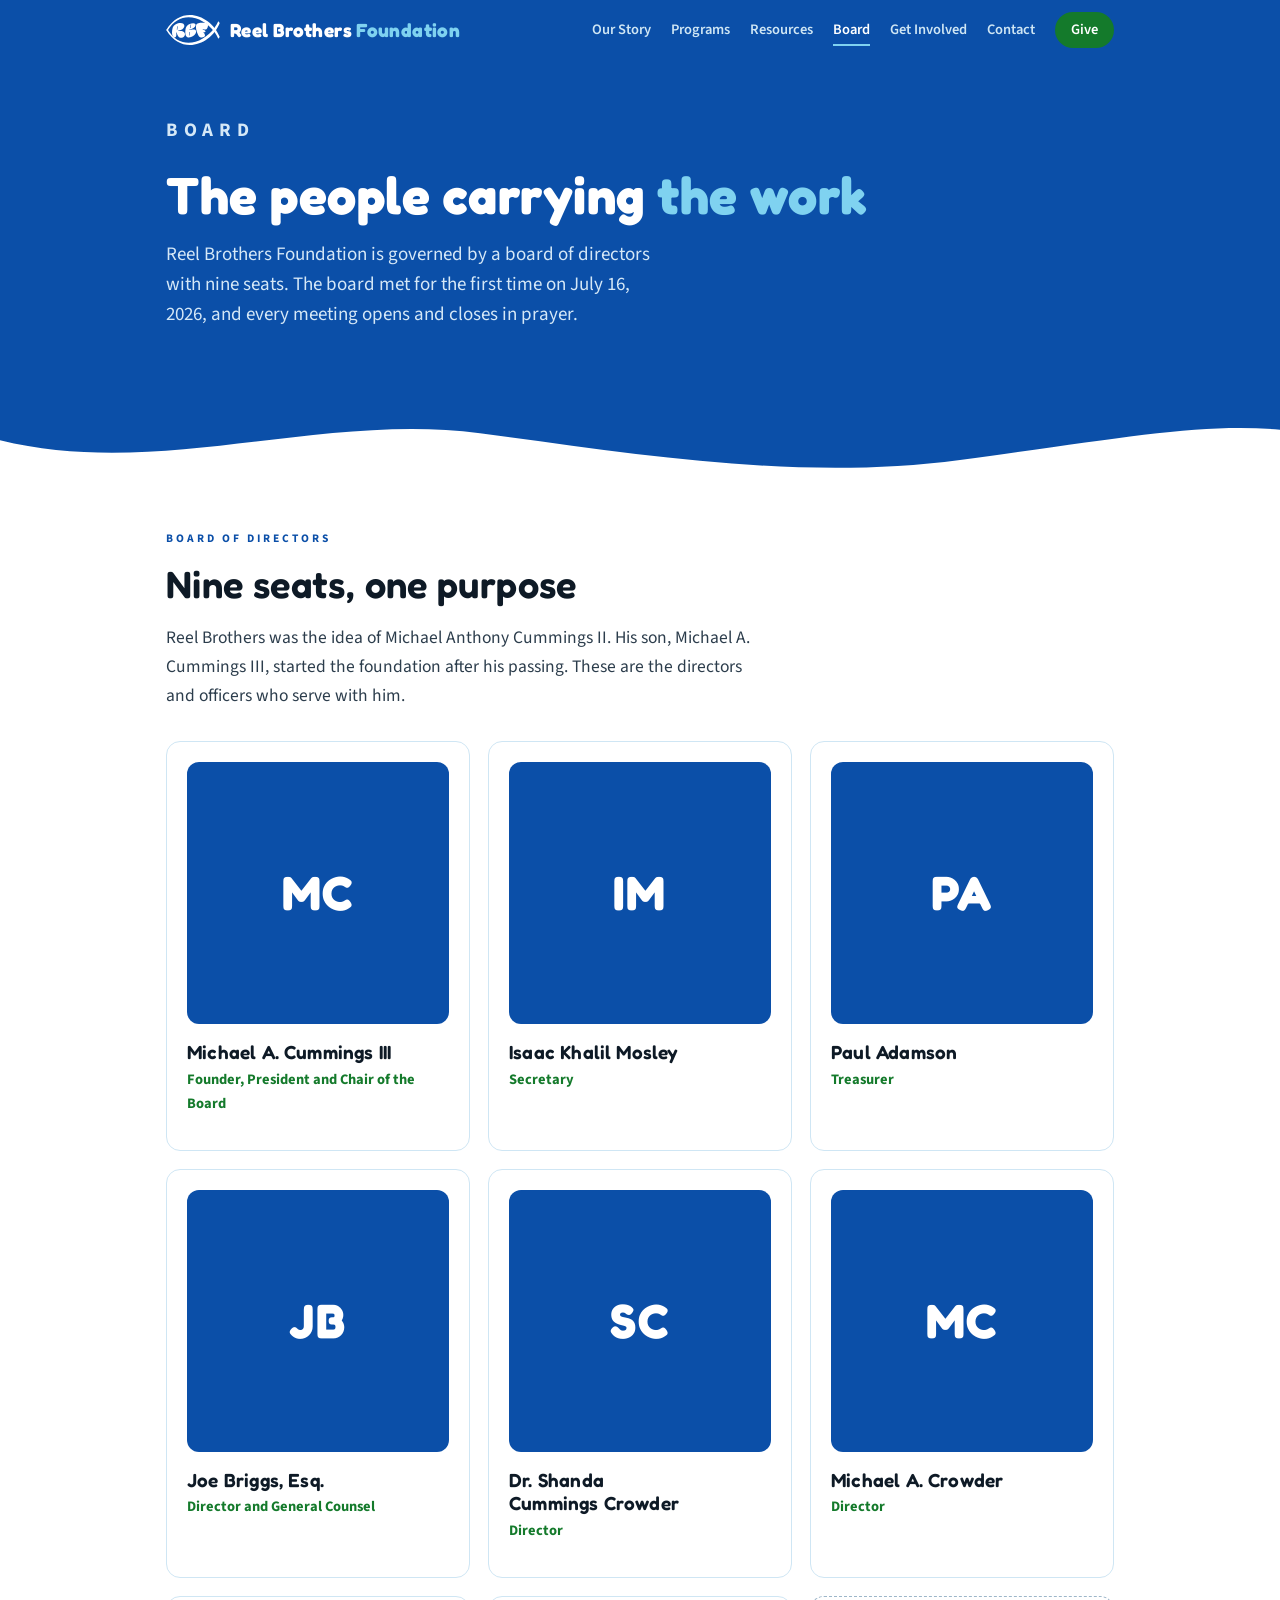
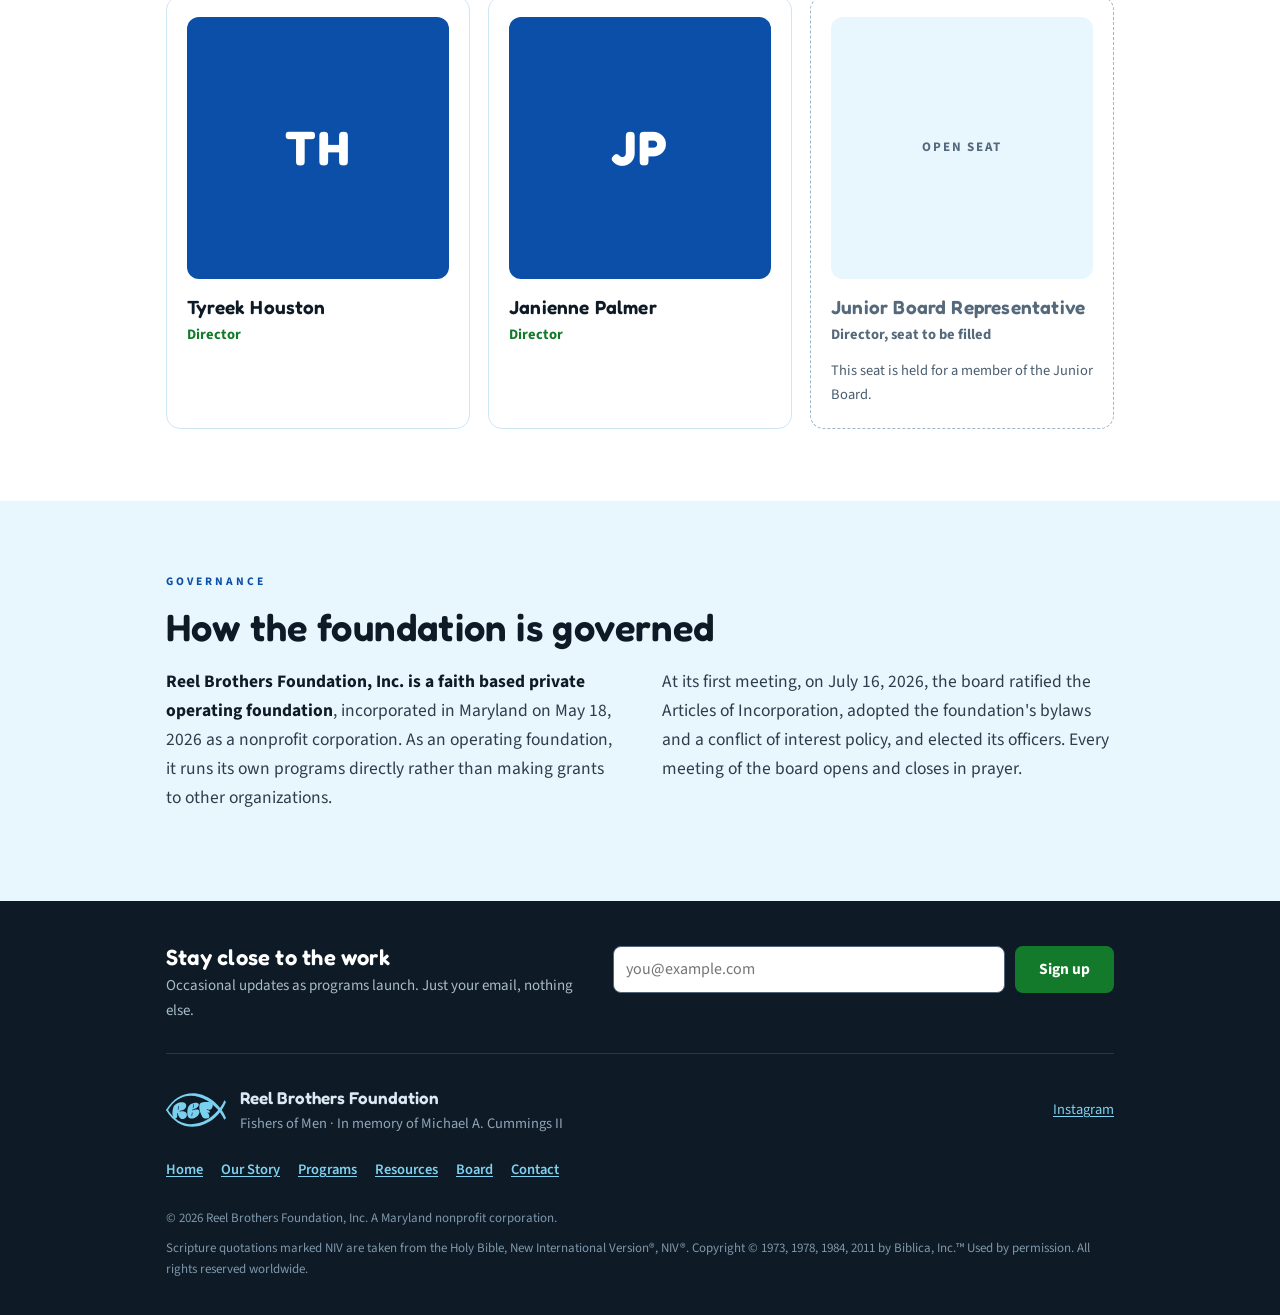
==== board.html @ 0324e90e "Reel Brothers Foundation website Home, Our Story, Programs, Resources and Board. Static site for Git" ====
<!doctype html>
<html lang="en">
<head>
<meta charset="utf-8">
<meta name="viewport" content="width=device-width, initial-scale=1">
<title>Board: Reel Brothers Foundation</title>
<meta name="description" content="The board of directors of Reel Brothers Foundation, a faith based private operating foundation incorporated in Maryland in 2026.">
<link rel="canonical" href="https://reelbrothersfoundation.org/board.html">
<meta name="theme-color" content="#0B4FA8">

<!-- Link previews (texts, social posts). Image is artboard 48 on white, 1200x630. -->
<meta property="og:type" content="website">
<meta property="og:site_name" content="Reel Brothers Foundation">
<meta property="og:title" content="Board: Reel Brothers Foundation">
<meta property="og:description" content="The nine seat board of directors of Reel Brothers Foundation.">
<meta property="og:url" content="https://reelbrothersfoundation.org/board.html">
<meta property="og:image" content="https://reelbrothersfoundation.org/img/og-image.png">
<meta property="og:image:type" content="image/png">
<meta property="og:image:width" content="1200">
<meta property="og:image:height" content="630">
<meta property="og:image:alt" content="The Reel Brothers Foundation mark: the words Reel Brothers Foundation inside a fish, with a fisherman and Matthew 4:19.">
<meta name="twitter:card" content="summary_large_image">
<meta name="twitter:title" content="Board: Reel Brothers Foundation">
<meta name="twitter:description" content="The nine seat board of directors of Reel Brothers Foundation.">
<meta name="twitter:image" content="https://reelbrothersfoundation.org/img/og-image.png">
<meta name="twitter:image:alt" content="The Reel Brothers Foundation mark: the words Reel Brothers Foundation inside a fish, with a fisherman and Matthew 4:19.">

<link rel="icon" href="img/favicon.svg" type="image/svg+xml">
<link rel="icon" href="img/favicon-32.png" type="image/png" sizes="32x32">
<link rel="apple-touch-icon" href="img/apple-touch-icon.png">

<link rel="preconnect" href="https://fonts.googleapis.com">
<link rel="preconnect" href="https://fonts.gstatic.com" crossorigin>
<link rel="stylesheet" href="https://fonts.googleapis.com/css2?family=Fredoka:wght@600;700&family=Lora:ital,wght@1,400;1,500&family=Source+Sans+3:wght@400;600;700&display=swap">
<link rel="stylesheet" href="css/site.css?v=2026092506">
<script>document.documentElement.className += " js";</script>
<!-- Analytics ID and form endpoint live in js/config.js -->
<script src="js/config.js?v=2026092506" defer></script>
<script src="js/site.js?v=2026092506" defer></script>
</head>
<body>
<a class="skip" href="#main">Skip to content</a>
<svg width="0" height="0" style="position:absolute" aria-hidden="true" focusable="false">
  <!-- Plain fish from the Illustrator master, artboard 43 -->
  <symbol id="fish" viewBox="0 0 833.32 487.95"><path fill="currentColor" d="M811.12,101.11c-60.43,146.7-199.79,285.93-354.68,332.87-154.18,46.69-320.05,3.14-436.59-202.95L0,243.98c247.06,428.1,703.92,230.28,833.32-114.24l-22.19-28.62Z"/><path fill="currentColor" d="M811.12,386.84c-60.43-146.7-199.79-285.93-354.68-332.87C302.26,7.28,136.39,50.83,19.85,256.92L0,243.98C247.06-184.12,703.92,13.7,833.32,358.22l-22.19,28.62Z"/></symbol>
</svg>
<header class="site-head on-dark">
  <nav class="top" aria-label="Main">
    <div class="wrap">
      <a class="brand" href="index.html"><img src="img/rbf-fish-white.svg" alt="" width="54" height="30"><span>Reel Brothers <span class="accent">Foundation</span></span></a>
      <button class="menu-btn" type="button" aria-expanded="false" aria-controls="navlist"><span class="bars" aria-hidden="true"></span><span class="menu-label">Menu</span></button>
      <ul class="navl" id="navlist">
        <li><a href="story.html">Our Story</a></li>
        <li><a href="programs.html">Programs</a></li>
        <li><a href="resources.html">Resources</a></li>
        <li><a href="board.html" aria-current="page">Board</a></li>
        <li><a href="index.html#involved">Get Involved</a></li>
        <li><a href="index.html#contact">Contact</a></li>
        <li><a class="give-link" href="index.html#give">Give</a></li>
      </ul>
    </div>
  </nav>
</header>

<main id="main">

<div class="page-hero on-dark">
  <div class="wrap hero-inner solo">
    <div class="print-only print-head" aria-hidden="true"></div>
    <div>
      <p class="eyebrow">Board</p>
      <h1>The people carrying <em>the work</em></h1>
      <p>Reel Brothers Foundation is governed by a board of directors with nine seats. The board met for the first time on July 16, 2026, and every meeting opens and closes in prayer.</p>
    </div>
  </div>
  <svg class="wave" viewBox="0 0 1440 90" preserveAspectRatio="none" aria-hidden="true" focusable="false">
    <path d="M0,42 C180,86 360,10 540,34 C720,58 900,88 1080,64 C1260,40 1350,22 1440,30 L1440,90 L0,90 Z" fill="#FFFFFF"></path>
  </svg>
</div>

<section id="board" aria-labelledby="board-h" style="padding-top:48px;">
  <div class="wrap">
    <p class="label">Board of directors</p>
    <h2 id="board-h">Nine seats, one purpose</h2>
    <p class="body">Reel Brothers was the idea of Michael Anthony Cummings II. His son, Michael A. Cummings III, started the foundation after his passing. These are the directors and officers who serve with him.</p>
    <div class="people">
      <article class="person">
        <div class="photo initials" aria-hidden="true">MC</div>
        <h3>Michael A. Cummings III</h3>
        <p class="role">Founder, President and Chair of the Board</p>
      </article>
      <article class="person">
        <div class="photo initials" aria-hidden="true">IM</div>
        <h3>Isaac Khalil Mosley</h3>
        <p class="role">Secretary</p>
      </article>
      <article class="person">
        <div class="photo initials" aria-hidden="true">PA</div>
        <h3>Paul Adamson</h3>
        <p class="role">Treasurer</p>
      </article>
      <article class="person">
        <div class="photo initials" aria-hidden="true">JB</div>
        <h3>Joe Briggs, Esq.</h3>
        <p class="role">Director and General Counsel</p>
      </article>
      <article class="person">
        <div class="photo initials" aria-hidden="true">SC</div>
        <h3>Dr. Shanda Cummings Crowder</h3>
        <p class="role">Director</p>
      </article>
      <article class="person">
        <div class="photo initials" aria-hidden="true">MC</div>
        <h3>Michael A. Crowder</h3>
        <p class="role">Director</p>
      </article>
      <article class="person">
        <div class="photo initials" aria-hidden="true">TH</div>
        <h3>Tyreek Houston</h3>
        <p class="role">Director</p>
      </article>
      <article class="person">
        <div class="photo initials" aria-hidden="true">JP</div>
        <h3>Janienne Palmer</h3>
        <p class="role">Director</p>
      </article>
      <article class="person open">
        <div class="photo" aria-hidden="true">Open seat</div>
        <h3>Junior Board Representative</h3>
        <p class="role" style="color:var(--slate);">Director, seat to be filled</p>
        <p>This seat is held for a member of the Junior Board.</p>
      </article>
    </div>
  </div>
</section>

<section class="surf" id="governance" aria-labelledby="gov-h">
  <div class="wrap">
    <p class="label">Governance</p>
    <h2 id="gov-h">How the foundation is governed</h2>
    <div class="gov-grid">
      <p class="body"><b>Reel Brothers Foundation, Inc. is a faith based private operating foundation</b>, incorporated in Maryland on May 18, 2026 as a nonprofit corporation. As an operating foundation, it runs its own programs directly rather than making grants to other organizations.</p>
      <p class="body">At its first meeting, on July 16, 2026, the board ratified the Articles of Incorporation, adopted the foundation's bylaws and a conflict of interest policy, and elected its officers. Every meeting of the board opens and closes in prayer.</p>
    </div>
    <!-- TODO(counsel): Add tax status language here only after the IRS determination letter arrives and counsel signs off on the wording.
         Until then: no "501(c)(3)", no "tax deductible", no "deductible gifts" anywhere on the site. -->
  </div>
</section>

</main>

<footer class="on-dark">
  <div class="wrap">
    <form class="news" id="news-form" novalidate>
      <div>
        <h2>Stay close to the work</h2>
        <p>Occasional updates as programs launch. Just your email, nothing else.</p>
      </div>
      <div>
        <label class="visually-hidden" for="nl-email">Email address</label>
        <div class="news-row">
          <input id="nl-email" name="email" type="email" autocomplete="email" placeholder="you@example.com" required>
          <button class="btn" type="submit">Sign up</button>
        </div>
        <input type="hidden" name="form" value="newsletter">
        <div class="hp" aria-hidden="true"><input name="_gotcha" type="text" tabindex="-1" autocomplete="off"></div>
        <p class="form-status" role="status" aria-live="polite"></p>
      </div>
    </form>

    <div class="foot-main">
      <div class="foot-brand">
        <img src="img/rbf-fish-lightblue.svg" alt="" width="60" height="34" loading="lazy" decoding="async">
        <div><b>Reel Brothers Foundation</b>Fishers of Men &middot; In memory of Michael A. Cummings II</div>
      </div>
      <ul class="social" aria-label="Social media">
        <li><a href="https://www.instagram.com/reelbrothersfoundation/" target="_blank" rel="noopener">Instagram</a></li>
      </ul>
    </div>
    <ul class="foot-links" aria-label="Pages">
      <li><a href="index.html">Home</a></li>
      <li><a href="story.html">Our Story</a></li>
      <li><a href="programs.html">Programs</a></li>
      <li><a href="resources.html">Resources</a></li>
      <li><a href="board.html">Board</a></li>
      <li><a href="index.html#contact">Contact</a></li>
    </ul>
    <div class="foot-legal">
      <p>&copy; <span data-year>2026</span> Reel Brothers Foundation, Inc. A Maryland nonprofit corporation.</p>
      <p>Scripture quotations marked NIV are taken from the Holy Bible, New International Version&reg;, NIV&reg;. Copyright &copy; 1973, 1978, 1984, 2011 by Biblica, Inc.&trade; Used by permission. All rights reserved worldwide.</p>
    </div>
  </div>
</footer>
</body>
</html>
---- css/site.css ----
/* Reel Brothers Foundation: shared styles for every page. */

/* Metric matched fallbacks: text keeps its size and line breaks while the web fonts load. */
@font-face{font-family:"Source Sans 3 Fallback";src:local("Arial"),local("ArialMT");font-weight:400;size-adjust:93.09%;ascent-override:109.57%;descent-override:42.97%;line-gap-override:0%;}
@font-face{font-family:"Source Sans 3 Fallback";src:local("Arial Bold"),local("Arial-BoldMT");font-weight:600 700;size-adjust:89.46%;ascent-override:114.02%;descent-override:44.71%;line-gap-override:0%;}
@font-face{font-family:"Fredoka Fallback";src:local("Arial Bold"),local("Arial-BoldMT");font-weight:600 700;size-adjust:93.78%;ascent-override:103.43%;descent-override:25.59%;line-gap-override:0%;}
@font-face{font-family:"Lora Fallback";src:local("Georgia Italic"),local("Georgia-Italic");font-style:italic;font-weight:400 500;size-adjust:99.63%;ascent-override:101.37%;descent-override:27.1%;line-gap-override:0%;}

:root{
  --deep:#0B4FA8;
  --deep-dk:#083A7C;
  --sky:#7FD2F0;
  --surf:#E8F6FD;
  --green:#1E9E36;       /* decorative: rules, borders, accents */
  --green-ink:#147A2B;   /* text and buttons, AA contrast on white */
  --maroon:#8B2331;
  --ink:#0E1A26;
  --slate:#54697C;
  --line:#CFE6F4;
  --paper:#FFFFFF;
  --text:#2C3D4C;
  --muted:#4A5D6E;
  --focus:#0B4FA8;
  --sans:"Source Sans 3","Source Sans 3 Fallback","Helvetica Neue",Helvetica,Arial,sans-serif;
  --display:"Fredoka","Fredoka Fallback","Source Sans 3",Arial,sans-serif;
  --serif:"Lora","Lora Fallback",Georgia,serif;
}
*{box-sizing:border-box;margin:0;padding:0;}
html{scroll-behavior:smooth;-webkit-text-size-adjust:100%;}
body{background:var(--paper);color:var(--ink);font-family:var(--sans);font-size:17px;line-height:1.65;-webkit-font-smoothing:antialiased;}
img,svg{display:block;max-width:100%;height:auto;}
.wrap{max-width:1000px;margin:0 auto;padding:0 26px;}
.narrow{max-width:720px;margin:0 auto;padding:0 26px;}
@media(max-width:480px){.wrap,.narrow{padding:0 20px;}}
h1,h2,h3,h4{font-family:var(--display);font-weight:600;text-wrap:balance;letter-spacing:.01em;}
a{color:var(--deep);text-underline-offset:.15em;}
a:hover{color:var(--deep-dk);}
:focus-visible{outline:3px solid var(--focus);outline-offset:3px;border-radius:3px;}
.on-dark{--focus:#FFFFFF;}
.skip{position:absolute;left:12px;top:-80px;z-index:50;background:#fff;color:var(--deep);font-weight:700;padding:10px 18px;border-radius:8px;text-decoration:none;}
.skip:focus{top:12px;}
.visually-hidden{position:absolute!important;width:1px;height:1px;overflow:hidden;clip:rect(0 0 0 0);white-space:nowrap;}
[id]{scroll-margin-top:16px;}

/* ---------- nav ---------- */
.site-head{background:var(--deep);}
nav.top{padding:12px 0;}
nav.top .wrap{display:flex;align-items:center;justify-content:space-between;gap:10px 18px;flex-wrap:wrap;}
.brand{display:flex;align-items:center;gap:10px;font-family:var(--display);font-weight:700;font-size:19px;color:#fff;letter-spacing:.02em;text-decoration:none;line-height:1.15;}
.brand:hover{color:#fff;}
.brand img{width:54px;height:30px;flex:none;}
.brand .accent{color:var(--sky);}
.navl{display:flex;align-items:center;flex-wrap:wrap;gap:6px 20px;list-style:none;font-size:14.5px;font-weight:600;}
.navl a{color:#CFE6F4;text-decoration:none;display:inline-block;padding:4px 0;}
.navl a:hover,.navl a[aria-current="page"]{color:#fff;}
.navl a[aria-current="page"]{box-shadow:inset 0 -2px 0 var(--sky);}
.navl a.give-link{background:var(--green-ink);color:#fff;padding:6px 16px;border-radius:999px;box-shadow:none;}
.navl a.give-link:hover{background:#0F6322;}
.menu-btn{display:none;align-items:center;gap:8px;background:transparent;color:#fff;border:1.5px solid rgba(255,255,255,.6);border-radius:999px;padding:7px 15px;font:600 14.5px/1 var(--sans);cursor:pointer;}
.menu-btn:hover{border-color:#fff;}
.menu-btn .bars{width:16px;height:2px;background:currentColor;position:relative;}
.menu-btn .bars::before,.menu-btn .bars::after{content:"";position:absolute;left:0;width:16px;height:2px;background:currentColor;}
.menu-btn .bars::before{top:-5px;}
.menu-btn .bars::after{top:5px;}
@media(max-width:900px){
  .js .menu-btn{display:inline-flex;}
  .js .navl{display:none;width:100%;flex-direction:column;align-items:flex-start;gap:2px;padding:8px 0 6px;border-top:1px solid rgba(255,255,255,.18);margin-top:4px;}
  .js .navl.open{display:flex;}
  .js .navl a{padding:9px 0;font-size:16px;}
  .js .navl a[aria-current="page"]{box-shadow:none;text-decoration:underline;text-decoration-color:var(--sky);text-decoration-thickness:2px;text-underline-offset:6px;}
  .js .navl a.give-link{margin-top:8px;padding:9px 20px;text-decoration:none;}
}
@media(max-width:420px){
  .brand{font-size:17px;gap:8px;}
  .brand img{width:46px;height:26px;}
  .js .menu-btn{padding:10px 11px;}
  .menu-btn .menu-label{position:absolute;width:1px;height:1px;overflow:hidden;clip:rect(0 0 0 0);white-space:nowrap;}
}

/* ---------- heroes ---------- */
.hero,.page-hero{background:var(--deep);color:#fff;position:relative;overflow:hidden;}
.hero{padding:64px 0 0;}
.page-hero{padding:56px 0 0;}
.hero-inner{display:grid;grid-template-columns:minmax(0,1fr);gap:26px;align-items:center;padding-bottom:88px;}
.page-hero .hero-inner{padding-bottom:72px;}
.hero-mark{width:min(300px,56vw);height:auto;}
.hero-mark.lockup{width:min(330px,72vw);}
.page-hero .hero-mark{width:min(240px,48vw);}
@media(min-width:900px){
  .hero-inner{grid-template-columns:minmax(0,1.3fr) minmax(0,.7fr);gap:44px;}
  .hero-inner.solo{grid-template-columns:minmax(0,1fr);}
  .hero-mark{order:2;width:100%;max-width:300px;justify-self:end;}
  .page-hero .hero-mark{max-width:250px;}
  .hero-mark.lockup,.page-hero .hero-mark.lockup{max-width:330px;}
}
.eyebrow{font-size:12px;letter-spacing:.3em;text-transform:uppercase;color:var(--sky);font-weight:700;margin-bottom:20px;}
.hero h1{font-size:clamp(34px,6vw,62px);line-height:1.08;font-weight:700;color:#fff;margin-bottom:22px;}
.page-hero h1{font-size:clamp(32px,5vw,52px);line-height:1.1;font-weight:700;color:#fff;margin-bottom:16px;}
.hero h1 em,.page-hero h1 em{font-style:normal;color:var(--sky);}
.hero p,.page-hero p{font-size:19px;line-height:1.6;color:#D5E8F7;max-width:56ch;}
.page-hero .dates{font-family:var(--display);font-weight:600;font-size:21px;color:var(--sky);margin-bottom:14px;}
.hero .verse{font-family:var(--serif);font-style:italic;font-size:17px;color:#A9CFEA;margin-top:26px;padding-left:18px;border-left:3px solid var(--green);max-width:52ch;}
.hero .verse .cite{display:block;margin-top:4px;font-family:var(--sans);font-style:normal;font-size:13px;letter-spacing:.16em;text-transform:uppercase;color:var(--sky);font-weight:700;}
.wave{display:block;width:100%;height:auto;margin-bottom:-1px;}

/* ---------- sections ---------- */
section{padding:72px 0;}
.surf{background:var(--surf);}
.label{font-size:11.5px;letter-spacing:.26em;text-transform:uppercase;color:var(--deep);font-weight:700;margin-bottom:14px;}
h2{font-size:clamp(27px,4vw,38px);line-height:1.15;margin-bottom:18px;color:var(--ink);}
p.body{font-size:17.5px;color:var(--text);margin-bottom:16px;max-width:66ch;}
p.body b{color:var(--ink);font-weight:700;}
.lede{font-size:18.5px!important;}
.note{font-size:14.5px;color:var(--slate);margin-top:18px;font-style:italic;}
h3.sub{display:flex;align-items:center;flex-wrap:wrap;gap:10px 12px;font-size:25px;color:var(--ink);margin:52px 0 12px;}
.tag{display:inline-block;font-family:var(--sans);font-size:11px;letter-spacing:.18em;text-transform:uppercase;font-weight:700;padding:4px 10px;border-radius:999px;line-height:1.3;}
.tag.now{background:var(--green-ink);color:#fff;}
.tag.planned{background:#fff;color:var(--deep);border:1.5px solid var(--deep);}
.more{display:flex;flex-wrap:wrap;gap:12px 26px;margin-top:24px;}
.more a{font-weight:700;color:var(--deep);text-decoration:none;border-bottom:2px solid var(--sky);padding-bottom:2px;}
.more a:hover{border-bottom-color:var(--deep);}
.more a::after{content:"\00a0\2192";}
.on-dark .more a{color:#fff;}

/* Placeholders and drafts: deliberately off-palette so nothing unfinished can pass for final. */
.ph{outline:2px dashed #B7791F;outline-offset:2px;background:#FFF7E6;color:#5C4000;}
.ph-block{padding:16px 20px;border-radius:12px;margin:22px 0;font-size:15.5px;line-height:1.55;max-width:66ch;}
.ph-block::before{content:"To be supplied";display:block;font-size:11px;letter-spacing:.2em;text-transform:uppercase;font-weight:700;color:#7A5200;margin-bottom:4px;}
.draft{outline:2px dashed #B7791F;outline-offset:14px;border-radius:6px;}
.draft-tag{display:inline-block;background:#FFF7E6;color:#7A5200;font-size:11px;letter-spacing:.18em;text-transform:uppercase;font-weight:700;padding:4px 9px;border-radius:6px;margin-bottom:14px;}

/* mission */
.mission-mark{width:min(360px,76vw);height:auto;margin:0 auto 30px;}

/* ---------- pillars ---------- */
.pillars-short{display:grid;grid-template-columns:repeat(4,minmax(0,1fr));gap:18px;margin-top:34px;}
@media(max-width:860px){.pillars-short{grid-template-columns:repeat(2,minmax(0,1fr));}}
@media(max-width:520px){.pillars-short{grid-template-columns:1fr;}}
.p-fishing{--pc:#1F5DAB;}
.p-faith{--pc:#7AD1EF;}
.p-fellowship{--pc:#089447;}
.p-foundation{--pc:#86212C;}
.pillar-s{background:#fff;border:1.5px solid var(--line);border-top:5px solid var(--pc,var(--line));border-radius:14px;padding:26px 22px 28px;text-align:center;}
.pillar-s .fish{width:54px;height:32px;margin:0 auto 14px;color:var(--pc,var(--deep));}
.pillar-s h3{font-size:21px;color:var(--deep);margin-bottom:9px;}
.pillar-s p{font-size:15px;color:var(--muted);line-height:1.55;}
.pillars{display:grid;grid-template-columns:repeat(2,minmax(0,1fr));gap:20px;margin-top:34px;}
@media(max-width:760px){.pillars{grid-template-columns:1fr;}}
.pillar{background:#fff;border:1.5px solid var(--line);border-top:5px solid var(--pc,var(--line));border-radius:14px;padding:26px 26px 28px;}
.pillar-head{display:flex;align-items:center;gap:14px;margin-bottom:12px;}
.pillar .fish{width:54px;height:32px;color:var(--pc,var(--deep));flex:none;}
.pillar h3{font-size:24px;color:var(--deep);line-height:1.2;}
.pillar dl{display:grid;gap:14px;}
.pillar dt{font-size:11.5px;letter-spacing:.2em;text-transform:uppercase;font-weight:700;color:var(--deep);margin-bottom:2px;}
.pillar dd{font-size:15.5px;line-height:1.6;color:var(--muted);}
.pillar dd.means{font-family:var(--serif);font-style:italic;font-size:17px;line-height:1.55;color:var(--text);}
.pillar dd b{color:var(--ink);}

/* ---------- programs ---------- */
.status-grid{display:grid;grid-template-columns:repeat(2,minmax(0,1fr));gap:20px;margin-top:30px;}
@media(max-width:760px){.status-grid{grid-template-columns:1fr;}}
.status{background:#fff;border:1.5px solid var(--line);border-radius:14px;padding:24px 24px 26px;}
.status.now{border-top:5px solid var(--green);}
.status.planned{border-top:5px solid var(--deep);}
.status .tag{margin-bottom:14px;}
.checks{list-style:none;display:grid;gap:12px;}
.checks li{font-size:15.5px;line-height:1.6;color:var(--muted);padding-left:22px;position:relative;}
.checks li::before{content:"";position:absolute;left:2px;top:.62em;width:8px;height:8px;border-radius:50%;background:var(--sky);}
.status.now .checks li::before{background:var(--green);}
.checks b{color:var(--ink);}
.legend{display:flex;flex-wrap:wrap;gap:8px 14px;font-size:13.5px;color:var(--muted);margin:4px 0 18px;}
.chip{display:inline-block;font-size:12.5px;font-weight:700;padding:2px 9px;border-radius:999px;line-height:1.5;}
.chip.fig{background:#F6E3E6;color:var(--maroon);}
.chip.ref{background:#E1ECF9;color:var(--deep-dk);}
.chip.stage{background:#E2F3E6;color:var(--green-ink);}
.wheel-fig{max-width:520px;margin:18px auto 30px;}
.wheel-svg{width:100%;height:auto;overflow:visible;}
.wheel-svg text{text-anchor:middle;font-family:var(--sans);}
.w-rim{fill:none;stroke:#DCEFFA;stroke-width:16;}
.w-spoke{stroke:#B9DDF0;stroke-width:3;}
.w-node circle{fill:#fff;stroke:var(--deep);stroke-width:2.5;}
.w-hub circle{fill:var(--deep);}
.w-num{font-family:var(--display)!important;font-weight:700;font-size:10.5px;fill:var(--slate);letter-spacing:.06em;}
.w-name{font-family:var(--display)!important;font-weight:600;font-size:12.5px;fill:var(--ink);}
.w-stage{font-size:9.5px;font-weight:700;fill:var(--green-ink);}
.w-hub .w-num{fill:var(--sky);}
.w-hub .w-name{fill:#fff;font-size:13px;}
.w-hub .w-stage{fill:#CFE6F4;}
.wheel-fig figcaption{text-align:center;font-size:15px;color:var(--muted);max-width:46ch;margin:14px auto 0;}
.wheel{display:grid;grid-template-columns:repeat(3,minmax(0,1fr));gap:16px;}
@media(max-width:900px){.wheel{grid-template-columns:repeat(2,minmax(0,1fr));}}
@media(max-width:560px){.wheel{grid-template-columns:1fr;}}
.spoke{background:#fff;border:1.5px solid var(--line);border-radius:14px;padding:20px 20px 22px;}
.spoke.center{grid-column:1/-1;border:2px solid var(--deep);}
.spoke .num{font-family:var(--display);font-weight:700;font-size:15px;color:var(--slate);letter-spacing:.08em;margin-bottom:2px;}
.spoke.center .num{color:var(--deep);}
.spoke h4{font-size:19.5px;color:var(--ink);line-height:1.25;margin-bottom:8px;}
.spoke .chips{display:flex;flex-wrap:wrap;gap:6px;margin-bottom:10px;}
.spoke p.desc{font-size:15px;line-height:1.55;color:var(--muted);}
.inits{list-style:none;display:grid;grid-template-columns:repeat(2,minmax(0,1fr));gap:16px;margin-top:6px;}
@media(max-width:760px){.inits{grid-template-columns:1fr;}}
.inits li{background:#fff;border:1.5px solid var(--line);border-left:5px solid var(--sky);border-radius:0 12px 12px 0;padding:18px 20px 20px;}
.inits h4{font-size:19px;color:var(--deep);margin-bottom:2px;}
.inits .under{font-size:12.5px;letter-spacing:.12em;text-transform:uppercase;font-weight:700;color:var(--slate);margin-bottom:8px;}
.inits p{font-size:15.5px;line-height:1.6;color:var(--muted);}

/* ---------- scripture band ---------- */
.scripture{background:var(--deep-dk);color:#fff;padding:72px 0;text-align:center;}
.scripture-mark{width:150px;height:auto;margin:0 auto 28px;}
.scripture .ref{font-size:12px;letter-spacing:.28em;text-transform:uppercase;color:var(--sky);font-weight:700;margin-bottom:22px;}
.scripture blockquote{font-family:var(--serif);font-style:italic;font-weight:500;font-size:clamp(21px,3.2vw,29px);line-height:1.5;color:#fff;max-width:24ch;margin:0 auto 18px;}
.scripture .tr{font-size:12px;letter-spacing:.24em;text-transform:uppercase;color:var(--sky);font-weight:700;margin-bottom:14px;}
.scripture .kjvlabel{margin-top:30px;padding-top:26px;border-top:1px solid rgba(255,255,255,.18);}
.scripture .kjv{font-family:var(--serif);font-style:italic;font-size:18px;color:#C3DCF0;max-width:46ch;margin:0 auto;}

/* ---------- memorial and story ---------- */
.memorial{background:#fff;padding:96px 0;}
.mem-grid{display:grid;grid-template-columns:minmax(0,1fr) minmax(0,1fr);gap:48px;align-items:center;}
@media(max-width:840px){.mem-grid{grid-template-columns:1fr;gap:32px;}}
.mem-name{font-size:clamp(30px,4.4vw,42px);font-weight:700;color:var(--maroon);line-height:1.12;margin-bottom:8px;}
.mem-dates{font-size:17px;color:var(--green-ink);font-weight:700;margin-bottom:24px;letter-spacing:.01em;}
.mem-photo img{width:100%;height:auto;border-radius:14px;box-shadow:0 12px 34px rgba(11,79,168,.16);}
.founder{max-width:68ch;}
.founder p{font-size:18px;line-height:1.7;color:var(--text);margin-bottom:16px;}
.founder .sig{font-family:var(--display);font-weight:600;font-size:17px;color:var(--maroon);margin-top:6px;}
.founder .sig span{display:block;font-family:var(--sans);font-weight:600;font-size:14px;color:var(--slate);}
.first-note{margin:40px 0 0;padding:28px 30px;background:var(--surf);border-left:5px solid var(--deep);border-radius:0 14px 14px 0;max-width:68ch;}
.first-note blockquote{font-family:var(--serif);font-style:italic;font-size:clamp(19px,2.6vw,23px);line-height:1.55;color:var(--deep-dk);}
.first-note figcaption{margin-top:12px;font-size:14px;color:var(--slate);}
.t-legend{display:flex;flex-wrap:wrap;gap:8px 18px;font-size:13.5px;color:var(--muted);margin:0 0 22px;}
.t-legend span{display:inline-flex;align-items:center;gap:8px;}
.t-legend span::before{content:"";width:12px;height:12px;border-radius:50%;border:3px solid var(--deep);background:#fff;}
.t-legend .fam::before{border-color:var(--maroon);}
.timeline{list-style:none;border-left:3px solid var(--line);padding-left:24px;display:grid;gap:20px;max-width:66ch;}
.timeline li{position:relative;font-size:16px;line-height:1.55;color:var(--muted);}
.timeline li::before{content:"";position:absolute;left:-33px;top:.3em;width:14px;height:14px;border-radius:50%;background:#fff;border:3px solid var(--deep);}
.timeline li.fam::before{border-color:var(--maroon);}
.timeline li.next::before{border-style:dashed;}
.timeline li.ph{padding:12px 14px;border-radius:10px;}
.timeline time,.timeline .when{display:block;font-family:var(--display);font-weight:600;font-size:17px;color:var(--deep);}
.timeline li.fam time,.timeline li.fam .when{color:var(--maroon);}

/* ---------- people ---------- */
.people{display:grid;grid-template-columns:repeat(3,minmax(0,1fr));gap:18px;margin-top:30px;}
@media(max-width:900px){.people{grid-template-columns:repeat(2,minmax(0,1fr));}}
@media(max-width:520px){.people{grid-template-columns:1fr;}}
.person{background:#fff;border:1.5px solid var(--line);border-radius:14px;padding:20px 20px 22px;}
.photo{aspect-ratio:1/1;border-radius:12px;display:grid;place-items:center;text-align:center;margin-bottom:16px;font-size:13px;font-weight:700;letter-spacing:.14em;text-transform:uppercase;}
.photo.initials{background:var(--deep);color:#fff;font-family:var(--display);font-size:48px;letter-spacing:.04em;text-transform:none;}
img.photo{width:100%;height:auto;object-fit:cover;}
.person .li{margin-top:10px;font-size:14.5px;font-weight:700;}
.person .bio{font-size:14.5px;line-height:1.55;color:var(--muted);padding:0;}
.person h3{font-size:19px;line-height:1.25;color:var(--ink);}
.person .role{font-size:14.5px;color:var(--green-ink);font-weight:700;margin:4px 0 12px;}

.person.open{background:transparent;border-style:dashed;border-color:#9DB6C9;}
.person.open .photo{background:var(--surf);color:var(--slate);}
.person.open h3{color:var(--slate);}
.person.open p{font-size:14.5px;color:var(--muted);}
@media(max-width:520px){
  .person{display:grid;grid-template-columns:88px minmax(0,1fr);column-gap:16px;align-items:start;}
  .person .photo{grid-row:1/span 4;margin-bottom:0;font-size:10px;letter-spacing:.08em;padding:6px;}
  .person .photo.initials{font-size:28px;padding:0;}
  .person .bio{margin-top:2px;}
}
.gov-grid{display:grid;grid-template-columns:minmax(0,1fr) minmax(0,1fr);gap:44px;align-items:start;margin-top:8px;}
@media(max-width:840px){.gov-grid{grid-template-columns:1fr;gap:10px;}}

/* ---------- impact ---------- */
.year-grid{display:grid;grid-template-columns:repeat(2,minmax(0,1fr));gap:20px;margin-top:28px;}
@media(max-width:760px){.year-grid{grid-template-columns:1fr;}}
.year-col{background:#fff;border:1.5px solid var(--line);border-radius:14px;padding:24px 24px 26px;}
.year-col h3{display:flex;align-items:center;gap:10px;font-size:21px;color:var(--ink);margin-bottom:14px;}
.ticks{list-style:none;display:grid;gap:12px;}
.ticks li{font-size:15.5px;line-height:1.55;color:var(--muted);padding-left:30px;position:relative;}
.ticks li::before{position:absolute;left:0;top:.05em;width:20px;height:20px;border-radius:50%;display:grid;place-items:center;font-size:12px;font-weight:700;line-height:1;}
.ticks.done li::before{content:"\2713";background:var(--green-ink);color:#fff;}
.ticks.goals li::before{content:"";border:2px solid var(--deep);background:#fff;width:16px;height:16px;top:.2em;left:2px;}
.ticks .when{display:block;font-weight:700;color:var(--ink);font-size:14px;letter-spacing:.02em;}

/* ---------- get involved, give, buttons ---------- */
.ways{display:grid;grid-template-columns:repeat(2,minmax(0,1fr));gap:18px;margin-top:30px;}
@media(max-width:760px){.ways{grid-template-columns:1fr;}}
.way{background:#fff;border:1.5px solid var(--line);border-left:5px solid var(--green);border-radius:0 12px 12px 0;padding:24px 24px 26px;display:flex;flex-direction:column;align-items:flex-start;}
.way h3{font-size:19px;color:var(--deep);margin-bottom:8px;}
.way p{font-size:15.5px;color:var(--muted);margin-bottom:auto;}
.btn{display:inline-block;margin-top:16px;background:var(--green-ink);color:#fff;text-decoration:none;font:700 15.5px/1.2 var(--sans);padding:13px 24px;border-radius:8px;border:0;cursor:pointer;}
.btn:hover{background:#0F6322;color:#fff;}
.btn.alt{background:var(--deep);}
.btn.alt:hover{background:var(--deep-dk);}
.btn.light{background:#fff;color:var(--deep);}
.btn.light:hover{background:var(--surf);color:var(--deep-dk);}
.btn.ghost{background:transparent;color:#fff;box-shadow:inset 0 0 0 2px rgba(255,255,255,.75);}
.btn.ghost:hover{background:rgba(255,255,255,.12);color:#fff;}
.btn[disabled]{background:#9AAAB8;color:#fff;cursor:not-allowed;}
.give-grid{display:grid;grid-template-columns:minmax(0,1.3fr) minmax(0,.7fr);gap:36px;align-items:center;}
@media(max-width:760px){.give-grid{grid-template-columns:1fr;gap:18px;}}
.give-card{background:#fff;border:1.5px solid var(--line);border-radius:14px;padding:26px;text-align:center;}
.give-card .btn{margin-top:0;width:100%;font-size:17px;padding:15px 24px;}
.give-status{font-size:14px;color:var(--slate);margin-top:10px;}
.cta-band{background:var(--deep);color:#fff;text-align:center;}
.cta-band h2{color:#fff;}
.cta-band p{color:#D5E8F7;font-size:18px;max-width:56ch;margin:0 auto;}
.cta-actions{display:flex;flex-wrap:wrap;justify-content:center;gap:0 10px;margin-top:8px;}

/* ---------- contact and forms ---------- */
.contact-grid{display:grid;grid-template-columns:minmax(0,.9fr) minmax(0,1.1fr);gap:44px;align-items:start;}
@media(max-width:840px){.contact-grid{grid-template-columns:1fr;gap:26px;}}
.crisis{background:var(--surf);border-left:4px solid var(--maroon);border-radius:0 10px 10px 0;padding:14px 16px;font-size:15.5px;line-height:1.55;color:var(--text);margin-top:8px;max-width:60ch;}
.crisis b{color:var(--ink);}
.form{background:#fff;border:1.5px solid var(--line);border-radius:14px;padding:26px;display:grid;gap:16px;}
.field label{display:block;font-weight:700;font-size:14.5px;color:var(--ink);margin-bottom:6px;}
.field input,.field select,.field textarea,.news input{width:100%;font:400 16px/1.4 var(--sans);color:var(--ink);background:#fff;border:1.5px solid #9DB6C9;border-radius:8px;padding:11px 12px;}
.field textarea{resize:vertical;min-height:130px;}
.field input:focus-visible,.field select:focus-visible,.field textarea:focus-visible,.news input:focus-visible{outline:3px solid var(--focus);outline-offset:1px;border-color:var(--deep);}
.form .btn{margin-top:4px;justify-self:start;}
.hp{position:absolute!important;left:-9999px;width:1px;height:1px;overflow:hidden;}
.form-status{font-size:15px;font-weight:600;min-height:1.4em;}
.form-status.ok{color:var(--green-ink);}
.form-status.err{color:var(--maroon);}
.form-status.warn{color:#7A5200;}

/* ---------- resources ---------- */
.help-grid{display:grid;grid-template-columns:repeat(3,minmax(0,1fr));gap:18px;margin-top:26px;}
@media(max-width:860px){.help-grid{grid-template-columns:1fr;}}
.help-card{background:#fff;border:1.5px solid var(--line);border-left:5px solid var(--maroon);border-radius:0 12px 12px 0;padding:22px 22px 24px;}
.help-card h3{font-size:21px;color:var(--ink);margin-bottom:6px;}
.help-card p{font-size:15.5px;color:var(--muted);}
.help-actions{display:flex;flex-wrap:wrap;gap:0 10px;}
.checkin{border:0;margin-top:22px;}
.st-radio{position:absolute;opacity:0;width:1px;height:1px;}
.stage-pills{display:flex;flex-wrap:wrap;gap:10px;margin-bottom:22px;}
.stage-pills label{display:inline-block;background:#fff;border:1.5px solid #9DB6C9;border-radius:999px;padding:9px 18px;font-weight:700;font-size:15.5px;color:var(--deep);cursor:pointer;}
.stage-pills label:hover{border-color:var(--deep);}
.stage-panel{display:none;background:#fff;border:1.5px solid var(--line);border-radius:14px;padding:24px 24px 26px;max-width:720px;}
.stage-panel.sp-hint{display:block;}
.st-radio:checked ~ .stage-panels .sp-hint{display:none;}
.stage-panel h3{font-size:24px;color:var(--deep);margin-bottom:6px;}
.stage-panel .on-wheel{font-size:15px;color:var(--muted);margin-bottom:12px;}
.stage-panel .prompt{font-family:var(--serif);font-style:italic;font-size:19px;line-height:1.55;color:var(--text);}
.stage-panel.sp-hint .prompt{font-family:var(--sans);font-style:normal;font-size:16px;color:var(--muted);}
#st-shock:checked ~ .stage-pills label[for="st-shock"]{background:var(--deep);border-color:var(--deep);color:#fff;}
#st-shock:focus-visible ~ .stage-pills label[for="st-shock"]{outline:3px solid var(--focus);outline-offset:2px;}
#st-shock:checked ~ .stage-panels .sp-shock{display:block;}
#st-denial:checked ~ .stage-pills label[for="st-denial"]{background:var(--deep);border-color:var(--deep);color:#fff;}
#st-denial:focus-visible ~ .stage-pills label[for="st-denial"]{outline:3px solid var(--focus);outline-offset:2px;}
#st-denial:checked ~ .stage-panels .sp-denial{display:block;}
#st-anger:checked ~ .stage-pills label[for="st-anger"]{background:var(--deep);border-color:var(--deep);color:#fff;}
#st-anger:focus-visible ~ .stage-pills label[for="st-anger"]{outline:3px solid var(--focus);outline-offset:2px;}
#st-anger:checked ~ .stage-panels .sp-anger{display:block;}
#st-bargaining:checked ~ .stage-pills label[for="st-bargaining"]{background:var(--deep);border-color:var(--deep);color:#fff;}
#st-bargaining:focus-visible ~ .stage-pills label[for="st-bargaining"]{outline:3px solid var(--focus);outline-offset:2px;}
#st-bargaining:checked ~ .stage-panels .sp-bargaining{display:block;}
#st-depression:checked ~ .stage-pills label[for="st-depression"]{background:var(--deep);border-color:var(--deep);color:#fff;}
#st-depression:focus-visible ~ .stage-pills label[for="st-depression"]{outline:3px solid var(--focus);outline-offset:2px;}
#st-depression:checked ~ .stage-panels .sp-depression{display:block;}
#st-testing:checked ~ .stage-pills label[for="st-testing"]{background:var(--deep);border-color:var(--deep);color:#fff;}
#st-testing:focus-visible ~ .stage-pills label[for="st-testing"]{outline:3px solid var(--focus);outline-offset:2px;}
#st-testing:checked ~ .stage-panels .sp-testing{display:block;}
#st-acceptance:checked ~ .stage-pills label[for="st-acceptance"]{background:var(--deep);border-color:var(--deep);color:#fff;}
#st-acceptance:focus-visible ~ .stage-pills label[for="st-acceptance"]{outline:3px solid var(--focus);outline-offset:2px;}
#st-acceptance:checked ~ .stage-panels .sp-acceptance{display:block;}
.write-list{display:grid;gap:14px;max-width:62ch;margin-top:10px;padding-left:22px;}
.write-list li{font-size:17px;line-height:1.6;color:var(--text);}
.support-list{list-style:none;display:grid;grid-template-columns:repeat(3,minmax(0,1fr));gap:18px;margin-top:22px;}
@media(max-width:900px){.support-list{grid-template-columns:repeat(2,minmax(0,1fr));}}
@media(max-width:760px){.support-list{grid-template-columns:1fr;}}
.support-list li{background:#fff;border:1.5px solid var(--line);border-radius:14px;padding:20px 22px 22px;}
.support-list h3{font-size:19px;margin-bottom:6px;}
.support-list p{font-size:15.5px;color:var(--muted);}

/* ---------- footer ---------- */
footer{background:var(--ink);color:#8FA6B8;padding:44px 0 34px;font-size:14.5px;}
footer a{color:var(--sky);}
footer a:hover{color:#fff;}
.news{border-bottom:1px solid rgba(255,255,255,.12);padding-bottom:30px;margin-bottom:30px;display:grid;grid-template-columns:minmax(0,1fr) minmax(0,1.2fr);gap:14px 30px;align-items:center;}
@media(max-width:760px){.news{grid-template-columns:1fr;}}
.news h2{font-size:22px;color:#fff;margin:0 0 4px;}
.news p{color:#A9BCCB;font-size:15px;}
.news-row{display:flex;gap:10px;}
.news-row input{flex:1;min-width:0;border-color:#51667A;}
.news-row .btn{margin-top:0;white-space:nowrap;}
@media(max-width:420px){.news-row{flex-direction:column;}.news-row .btn{width:100%;}}
.news .form-status{margin-top:8px;color:#C9D9E5;}
.news .form-status.ok{color:var(--sky);}
.news .form-status.err{color:#FFB3BE;}
.news .form-status.warn{color:#FFD58A;}
.foot-main{display:flex;justify-content:space-between;gap:22px;flex-wrap:wrap;align-items:center;}
.foot-brand{display:flex;align-items:center;gap:14px;}
.foot-brand img{width:60px;height:34px;}
.foot-brand b{display:block;color:#DCE9F2;font-family:var(--display);font-weight:600;font-size:17px;}
.foot-links{list-style:none;display:flex;flex-wrap:wrap;gap:8px 18px;margin-top:22px;font-weight:600;}
.social{list-style:none;display:flex;flex-wrap:wrap;gap:10px 16px;align-items:center;}
.social .ph{font-size:13px;padding:2px 8px;border-radius:6px;background:#2A2410;color:#FFD58A;outline-color:#B7791F;}
.foot-legal{margin-top:26px;display:grid;gap:8px;font-size:13px;color:#7F97AA;}

.print-only{display:none;}

@media (prefers-reduced-motion: reduce){html{scroll-behavior:auto;}*{animation:none!important;transition:none!important;}}

/* ---------- print: a clean handout for a sponsor's file ---------- */
@media print{
  @page{margin:16mm 14mm;}
  body{font-size:11pt;line-height:1.5;color:#000;background:#fff;}
  .skip,.site-head,.wave,.hero-mark,.scripture-mark,.form,.news,.social,.foot-links,.give-card,.ph,.draft-tag,.btn,.more,.cta-band{display:none!important;}
  .draft{outline:none;}
  .stage-pills,.sp-hint{display:none!important;}
  .stage-panel{display:block!important;break-inside:avoid;margin-bottom:8pt;}
  .print-only{display:block;}
  .print-head{content:url("../img/rbf-silhouette-wordmark.svg");width:150px;height:auto;margin:0 0 10pt;}
  .hero,.page-hero,.surf,.scripture,.memorial,footer,.first-note{background:none!important;color:#000!important;}
  .hero,.page-hero{padding:10pt 0 0;}
  .hero-inner,.page-hero .hero-inner{display:block;padding-bottom:10pt;}
  .hero h1,.page-hero h1{font-size:24pt;}
  .hero h1,.hero h1 em,.page-hero h1,.page-hero h1 em,.hero p,.page-hero p,.page-hero .dates,.hero .verse,.hero .verse .cite,.eyebrow,.scripture blockquote,.scripture .kjv,.scripture .ref,.scripture .tr{color:#000!important;}
  section,.scripture,.memorial{padding:14pt 0;}
  h2{font-size:17pt;}
  h2,h3,h4{break-after:avoid;}
  .pillar,.pillar-s,.status,.spoke,.inits li,.person,.year-col,.way,.timeline li,.mem-photo,.first-note{break-inside:avoid;}
  .pillar,.pillar-s,.status,.spoke,.inits li,.person,.year-col,.way{border:1pt solid #bbb!important;}
  .mem-photo img{box-shadow:none;max-width:9cm;margin:0 auto;}
  a{color:#000;text-decoration:none;}
  .way a[href^="http"]::after{content:" (" attr(href) ")";font-size:9pt;}
  footer{border-top:1pt solid #999;padding-top:10pt;}
  .foot-brand img{display:none;}
  .foot-brand b,.foot-legal{color:#000!important;}
}
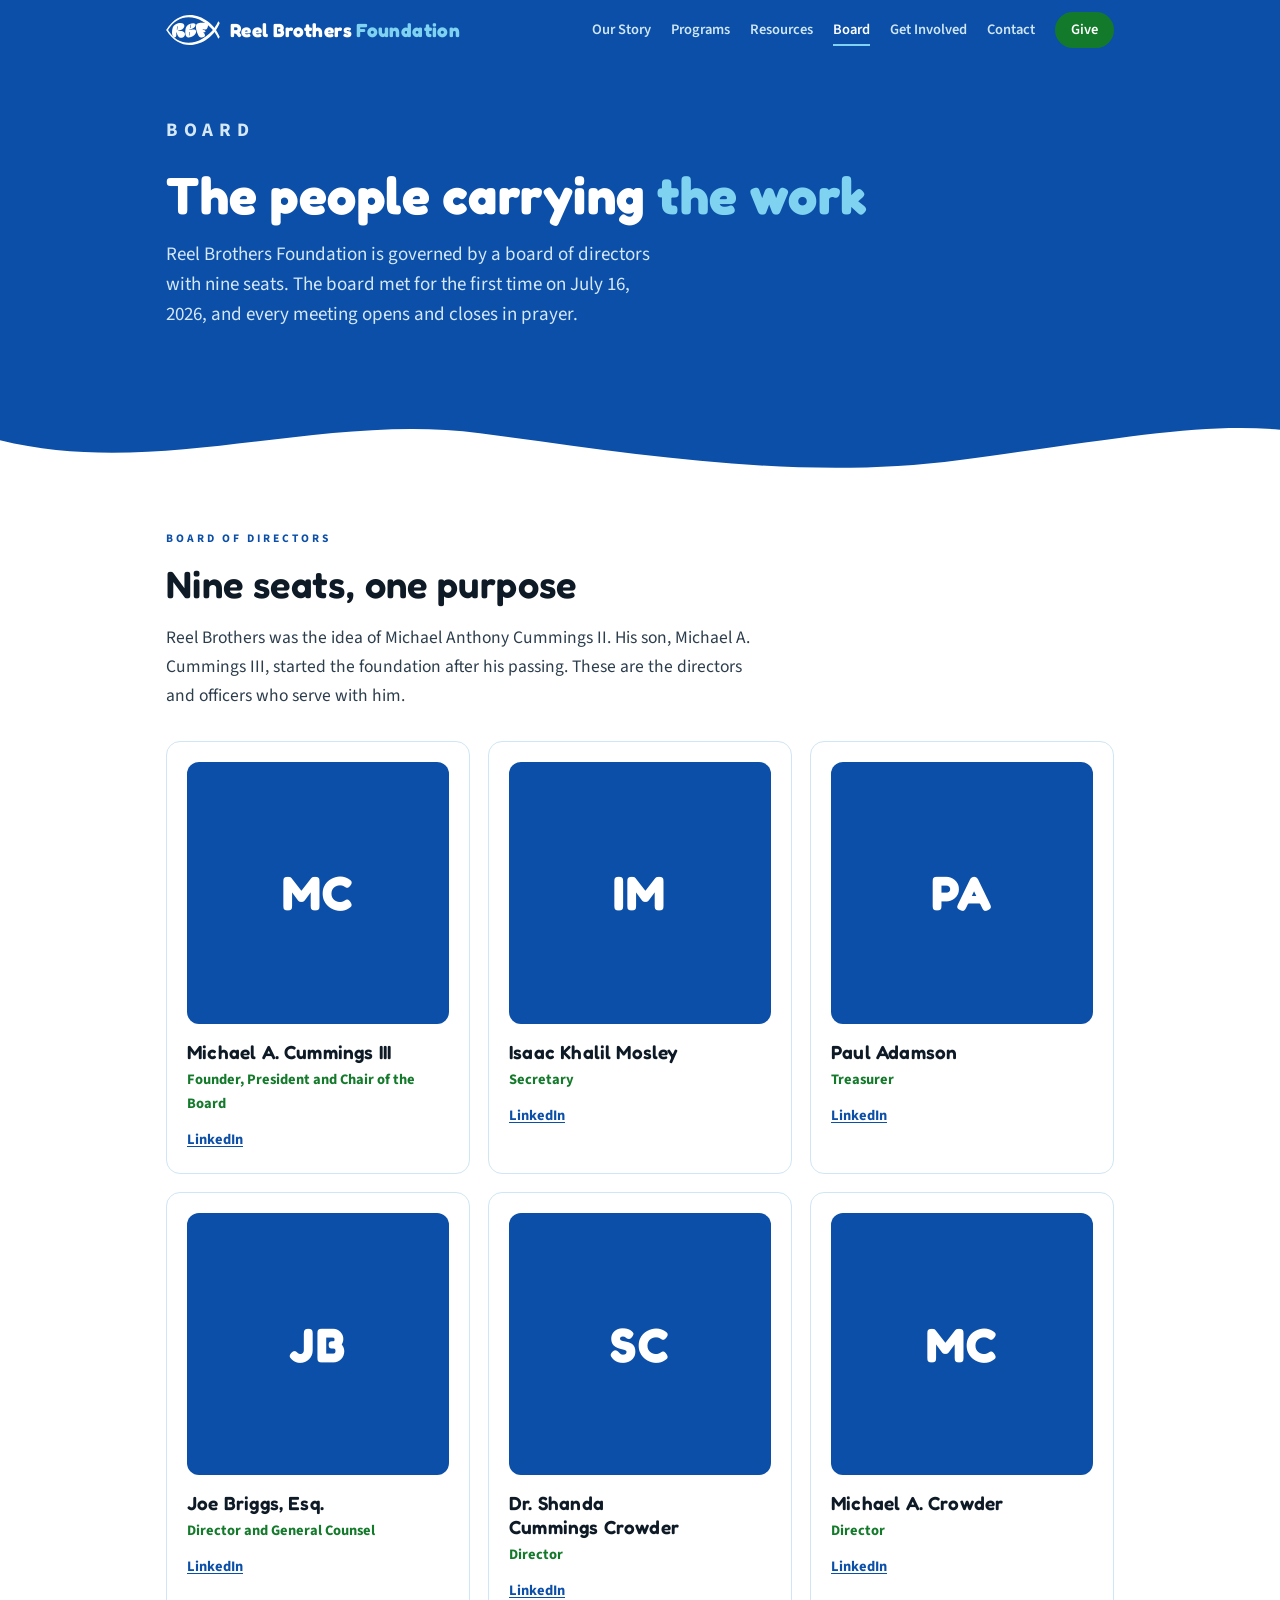
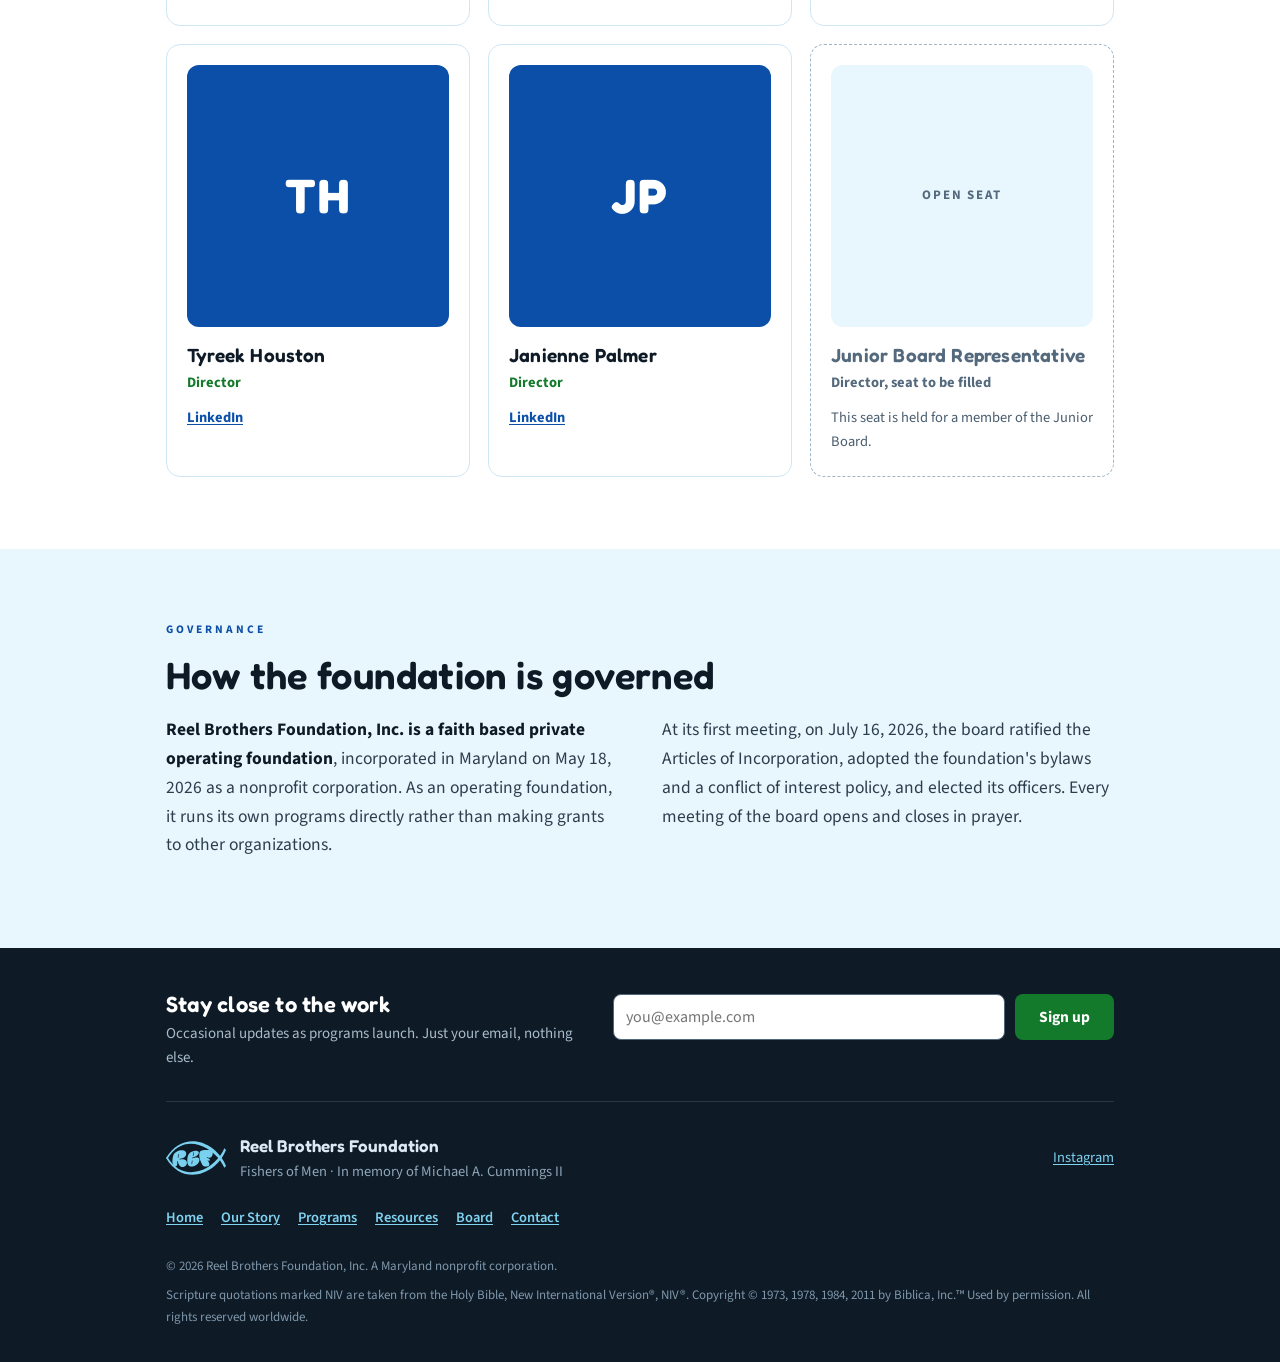
==== commit 1088df54: "Add board members' LinkedIn links to the Board page Each director's card now links to their LinkedIn" ====
--- a/board.html
+++ b/board.html
@@ -32,11 +32,11 @@
 <link rel="preconnect" href="https://fonts.googleapis.com">
 <link rel="preconnect" href="https://fonts.gstatic.com" crossorigin>
 <link rel="stylesheet" href="https://fonts.googleapis.com/css2?family=Fredoka:wght@600;700&family=Lora:ital,wght@1,400;1,500&family=Source+Sans+3:wght@400;600;700&display=swap">
-<link rel="stylesheet" href="css/site.css?v=2026092506">
+<link rel="stylesheet" href="css/site.css?v=2026092507">
 <script>document.documentElement.className += " js";</script>
 <!-- Analytics ID and form endpoint live in js/config.js -->
-<script src="js/config.js?v=2026092506" defer></script>
-<script src="js/site.js?v=2026092506" defer></script>
+<script src="js/config.js?v=2026092507" defer></script>
+<script src="js/site.js?v=2026092507" defer></script>
 </head>
 <body>
 <a class="skip" href="#main">Skip to content</a>
@@ -88,41 +88,49 @@
         <div class="photo initials" aria-hidden="true">MC</div>
         <h3>Michael A. Cummings III</h3>
         <p class="role">Founder, President and Chair of the Board</p>
+        <p class="li"><a href="https://www.linkedin.com/in/michael-cummings-iii-mler-441358115" target="_blank" rel="noopener">LinkedIn<span class="visually-hidden">: Michael A. Cummings III</span></a></p>
       </article>
       <article class="person">
         <div class="photo initials" aria-hidden="true">IM</div>
         <h3>Isaac Khalil Mosley</h3>
         <p class="role">Secretary</p>
+        <p class="li"><a href="https://www.linkedin.com/in/isaac-mosley-504384a6" target="_blank" rel="noopener">LinkedIn<span class="visually-hidden">: Isaac Khalil Mosley</span></a></p>
       </article>
       <article class="person">
         <div class="photo initials" aria-hidden="true">PA</div>
         <h3>Paul Adamson</h3>
         <p class="role">Treasurer</p>
+        <p class="li"><a href="https://www.linkedin.com/in/pauladamsonjr" target="_blank" rel="noopener">LinkedIn<span class="visually-hidden">: Paul Adamson</span></a></p>
       </article>
       <article class="person">
         <div class="photo initials" aria-hidden="true">JB</div>
         <h3>Joe Briggs, Esq.</h3>
         <p class="role">Director and General Counsel</p>
+        <p class="li"><a href="https://www.linkedin.com/in/joebriggsesq" target="_blank" rel="noopener">LinkedIn<span class="visually-hidden">: Joe Briggs</span></a></p>
       </article>
       <article class="person">
         <div class="photo initials" aria-hidden="true">SC</div>
         <h3>Dr. Shanda Cummings Crowder</h3>
         <p class="role">Director</p>
+        <p class="li"><a href="https://www.linkedin.com/in/drshandacrowder" target="_blank" rel="noopener">LinkedIn<span class="visually-hidden">: Dr. Shanda Cummings Crowder</span></a></p>
       </article>
       <article class="person">
         <div class="photo initials" aria-hidden="true">MC</div>
         <h3>Michael A. Crowder</h3>
         <p class="role">Director</p>
+        <p class="li"><a href="https://www.linkedin.com/in/michaelacrowder" target="_blank" rel="noopener">LinkedIn<span class="visually-hidden">: Michael A. Crowder</span></a></p>
       </article>
       <article class="person">
         <div class="photo initials" aria-hidden="true">TH</div>
         <h3>Tyreek Houston</h3>
         <p class="role">Director</p>
+        <p class="li"><a href="https://www.linkedin.com/in/tyreek-houston-mlis-68022371" target="_blank" rel="noopener">LinkedIn<span class="visually-hidden">: Tyreek Houston</span></a></p>
       </article>
       <article class="person">
         <div class="photo initials" aria-hidden="true">JP</div>
         <h3>Janienne Palmer</h3>
         <p class="role">Director</p>
+        <p class="li"><a href="https://www.linkedin.com/in/janienne-p-36b3201a1" target="_blank" rel="noopener">LinkedIn<span class="visually-hidden">: Janienne Palmer</span></a></p>
       </article>
       <article class="person open">
         <div class="photo" aria-hidden="true">Open seat</div>
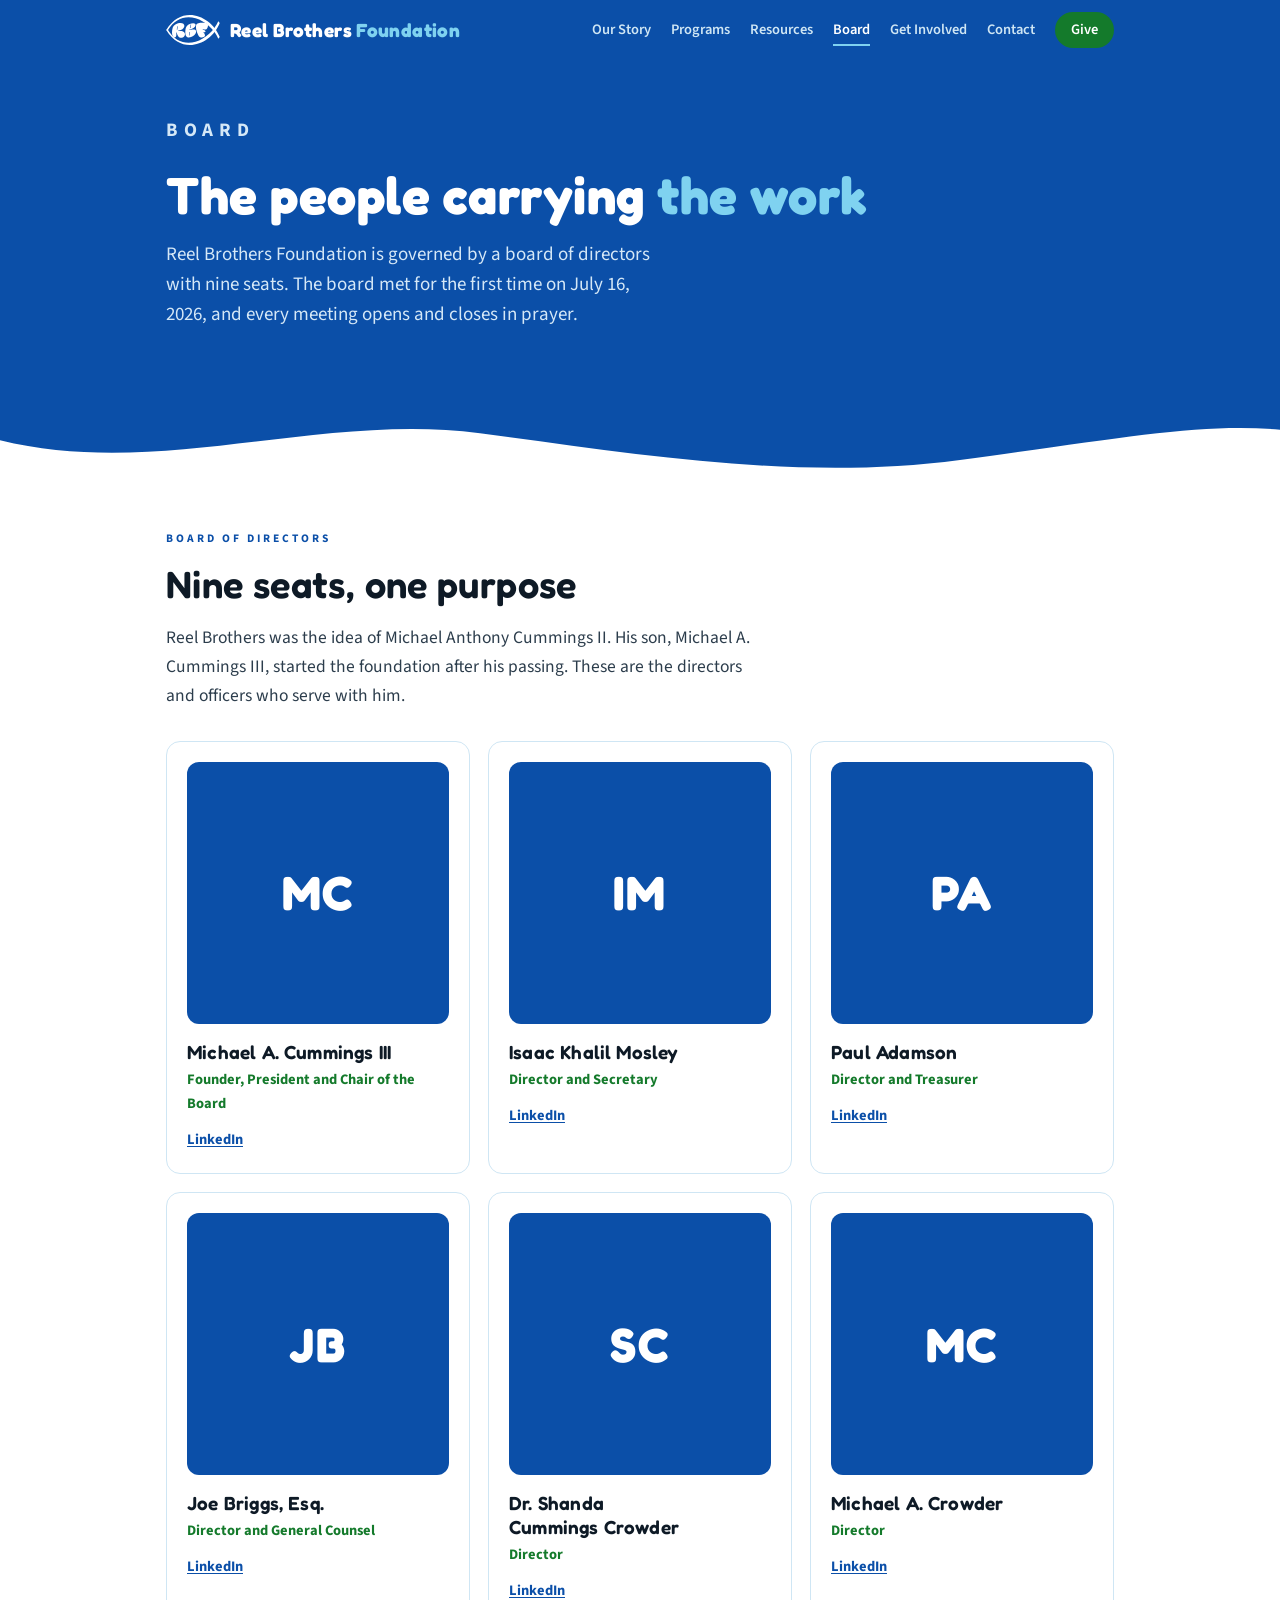
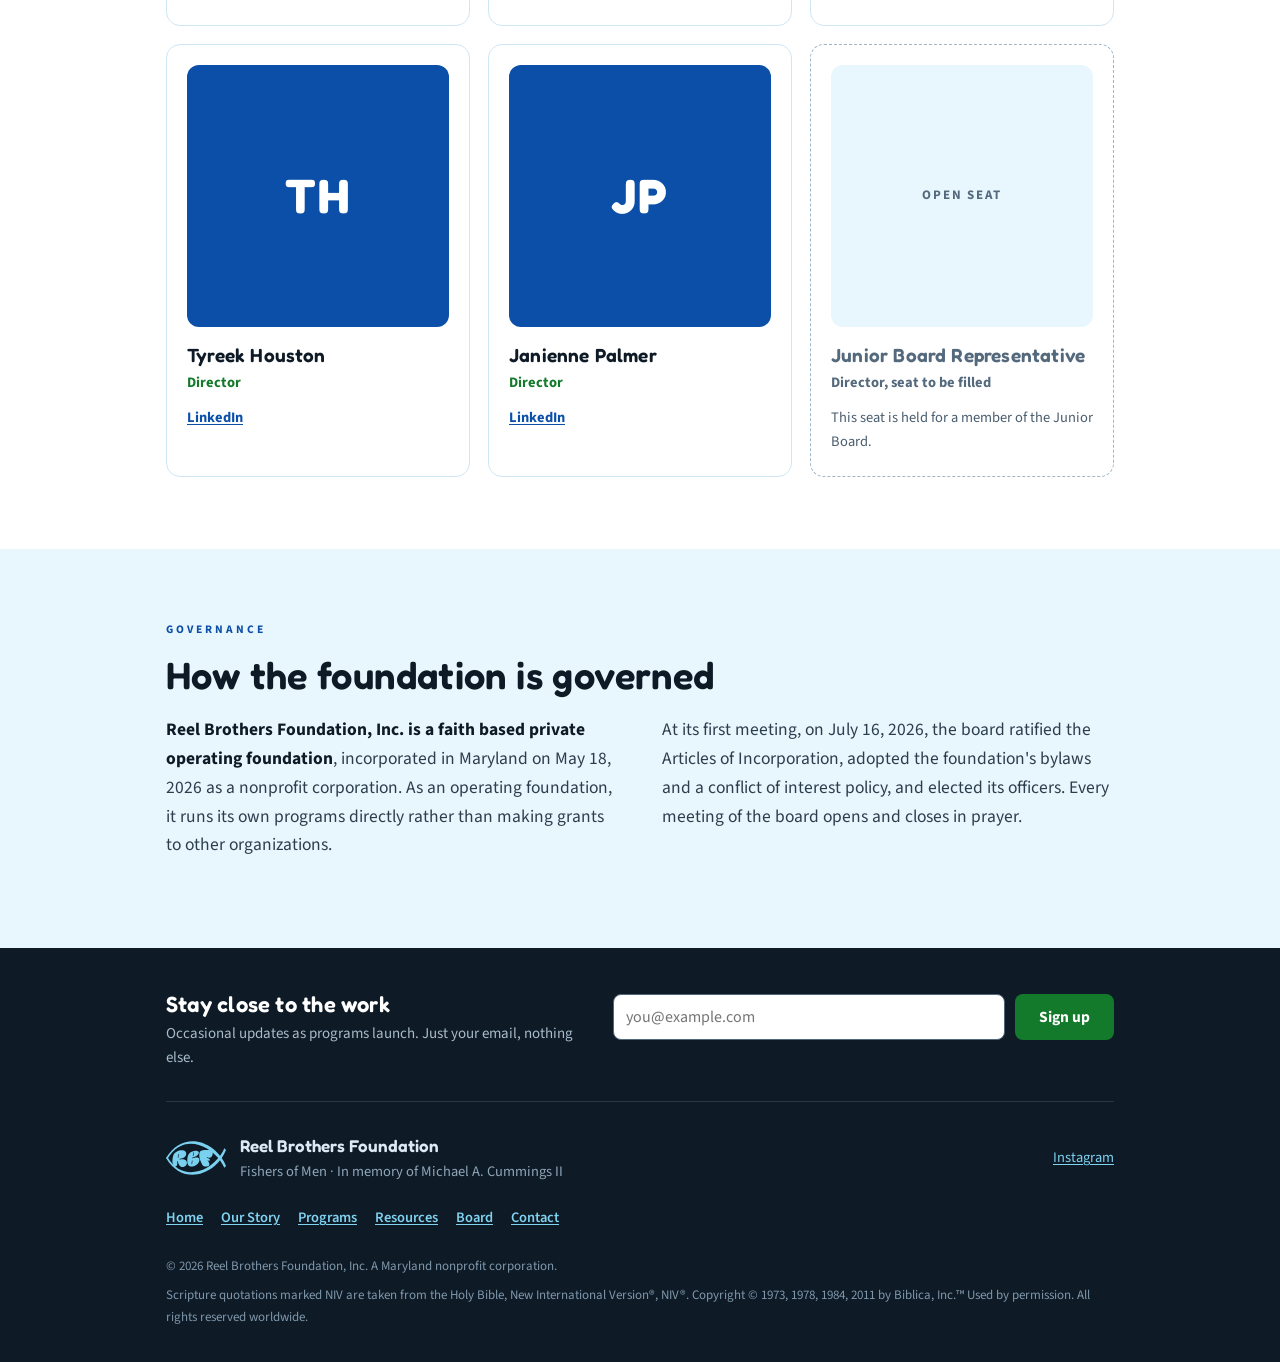
==== commit 1e78e6b5: "List Isaac Mosley and Paul Adamson as directors on the Board page Both are directors as well as offi" ====
--- a/board.html
+++ b/board.html
@@ -93,13 +93,13 @@
       <article class="person">
         <div class="photo initials" aria-hidden="true">IM</div>
         <h3>Isaac Khalil Mosley</h3>
-        <p class="role">Secretary</p>
+        <p class="role">Director and Secretary</p>
         <p class="li"><a href="https://www.linkedin.com/in/isaac-mosley-504384a6" target="_blank" rel="noopener">LinkedIn<span class="visually-hidden">: Isaac Khalil Mosley</span></a></p>
       </article>
       <article class="person">
         <div class="photo initials" aria-hidden="true">PA</div>
         <h3>Paul Adamson</h3>
-        <p class="role">Treasurer</p>
+        <p class="role">Director and Treasurer</p>
         <p class="li"><a href="https://www.linkedin.com/in/pauladamsonjr" target="_blank" rel="noopener">LinkedIn<span class="visually-hidden">: Paul Adamson</span></a></p>
       </article>
       <article class="person">
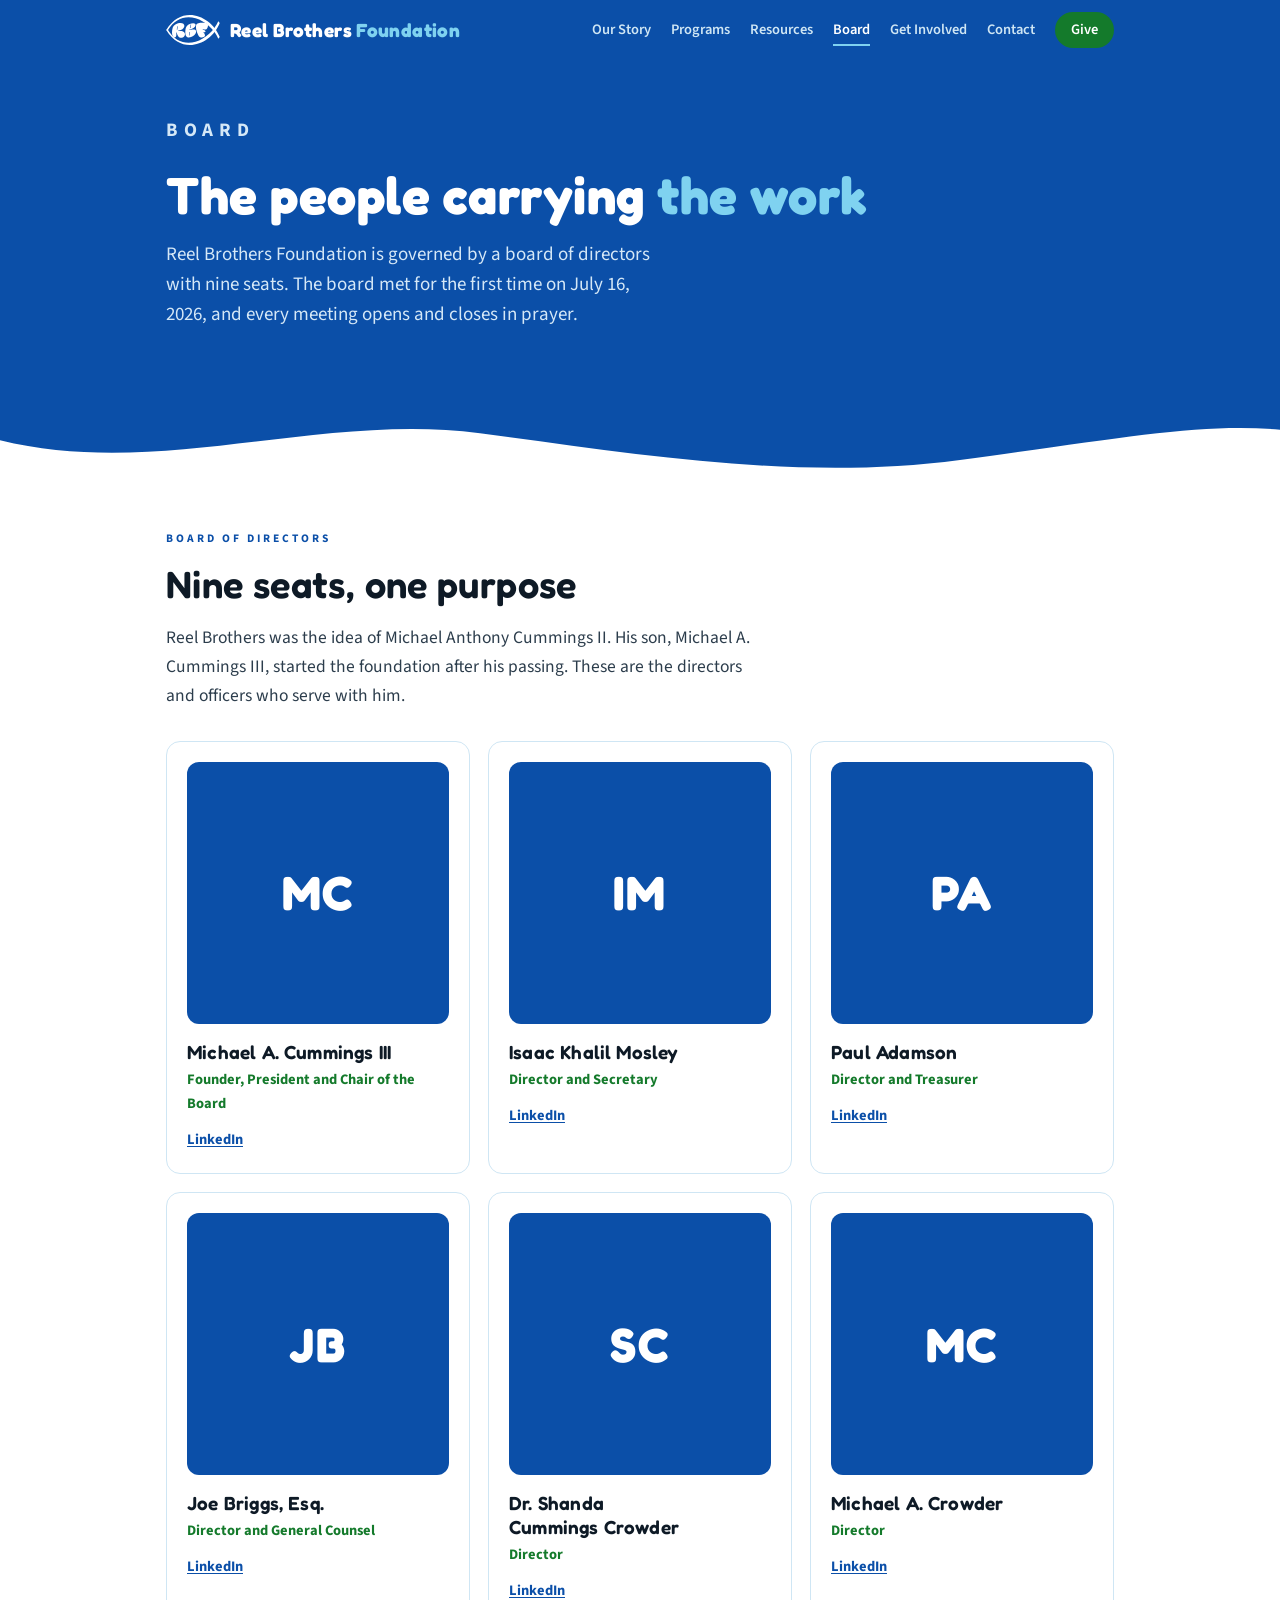
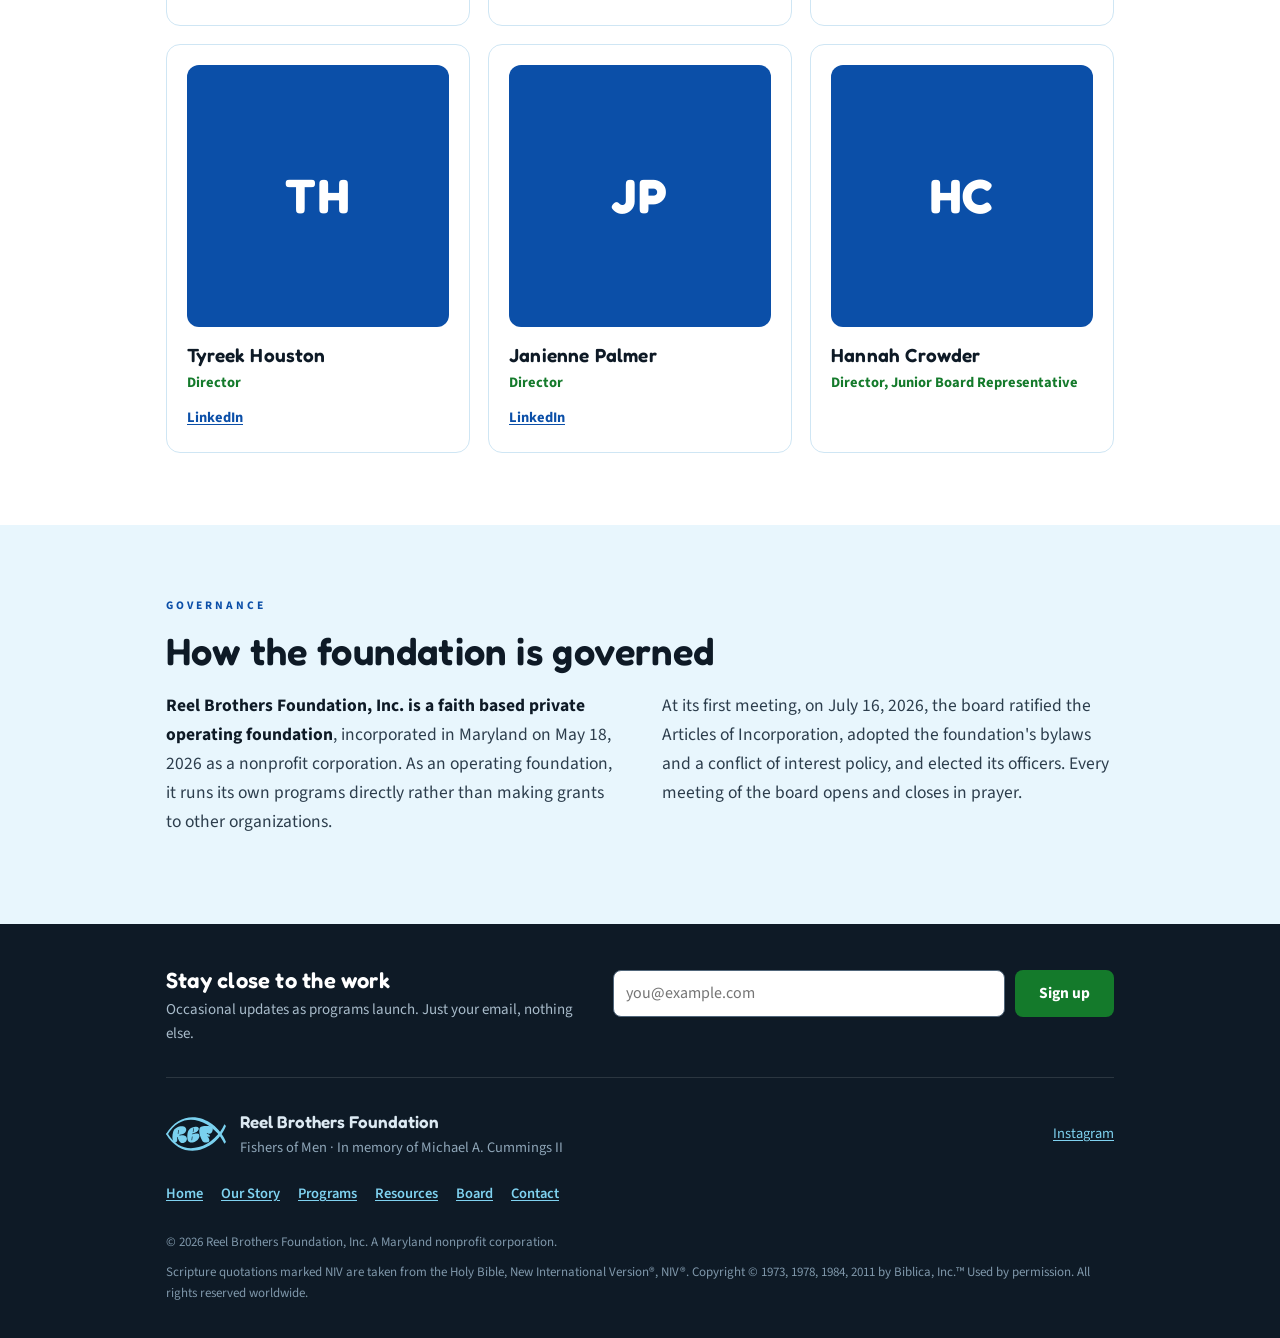
==== commit d81091e4: "List Hannah Crowder as Junior Board Representative on the Board page The Board confirmed her to the " ====
--- a/board.html
+++ b/board.html
@@ -132,11 +132,10 @@
         <p class="role">Director</p>
         <p class="li"><a href="https://www.linkedin.com/in/janienne-p-36b3201a1" target="_blank" rel="noopener">LinkedIn<span class="visually-hidden">: Janienne Palmer</span></a></p>
       </article>
-      <article class="person open">
-        <div class="photo" aria-hidden="true">Open seat</div>
-        <h3>Junior Board Representative</h3>
-        <p class="role" style="color:var(--slate);">Director, seat to be filled</p>
-        <p>This seat is held for a member of the Junior Board.</p>
+      <article class="person">
+        <div class="photo initials" aria-hidden="true">HC</div>
+        <h3>Hannah Crowder</h3>
+        <p class="role">Director, Junior Board Representative</p>
       </article>
     </div>
   </div>
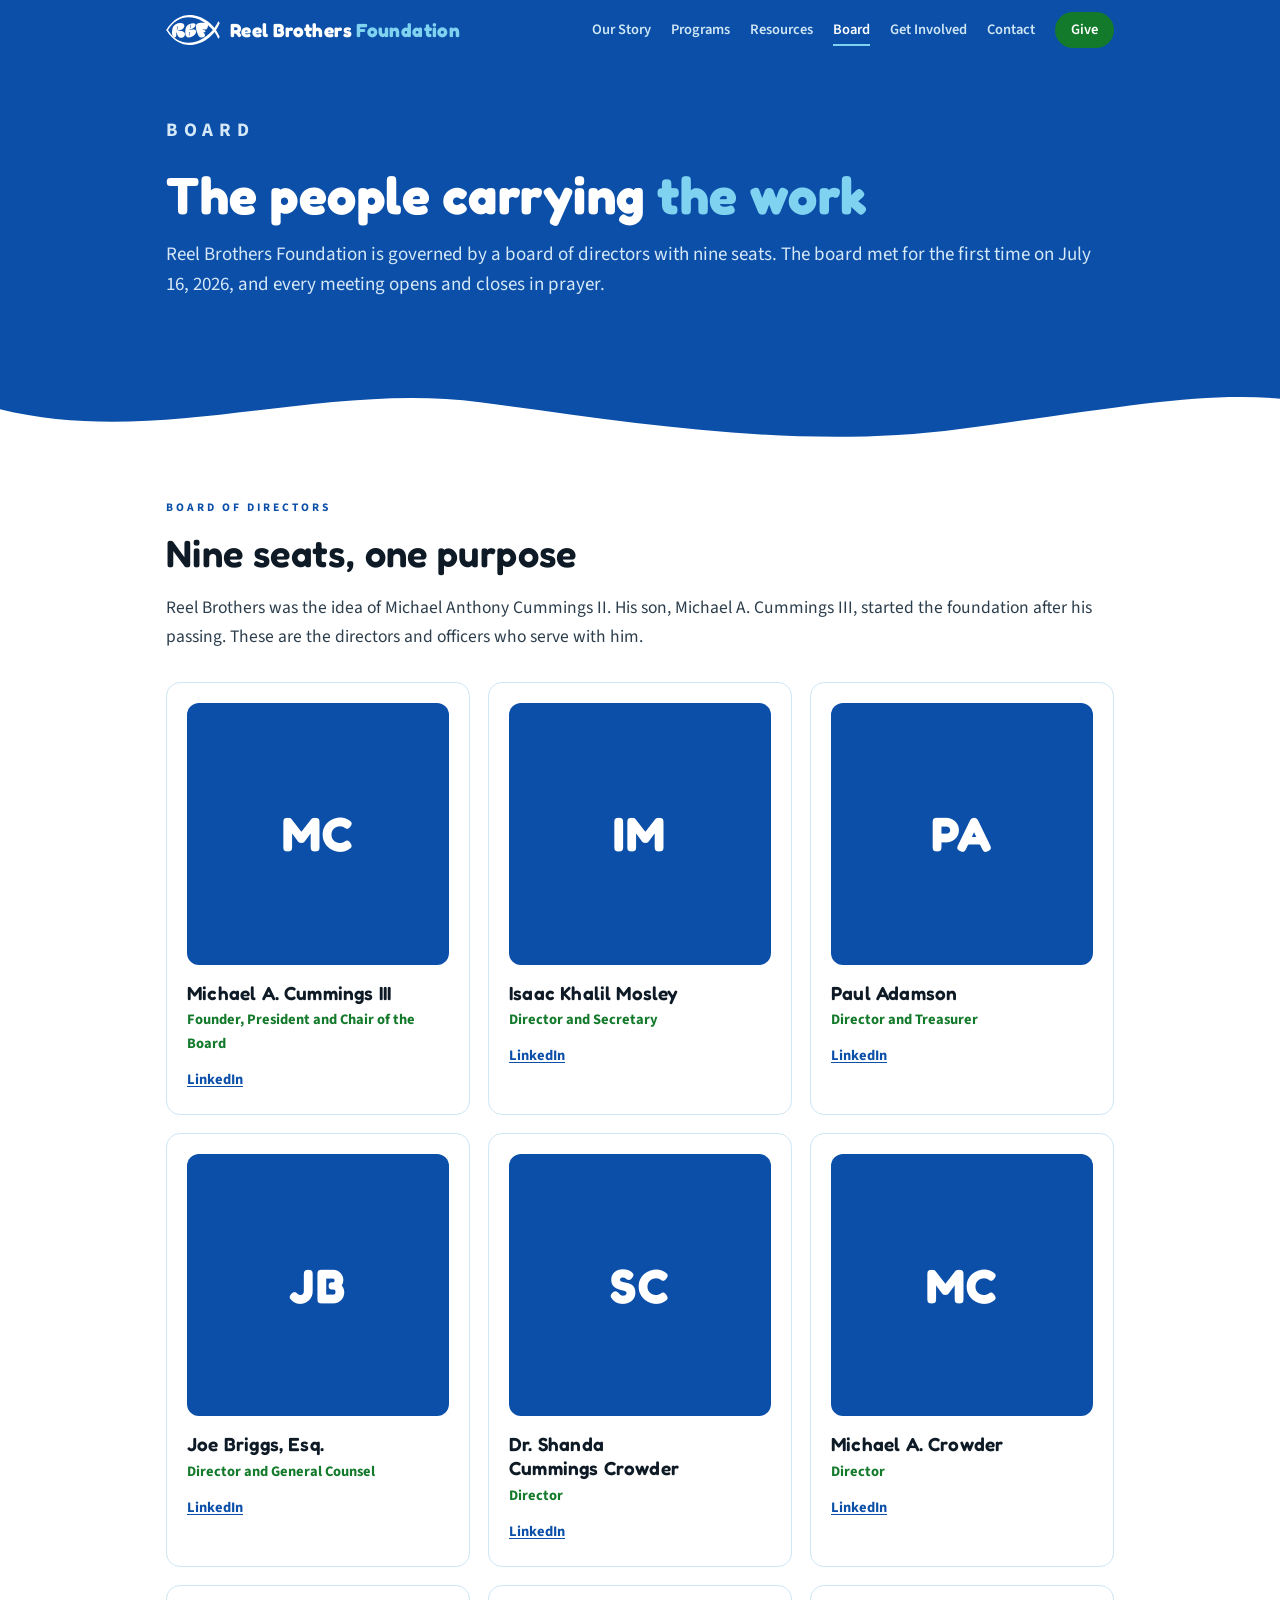
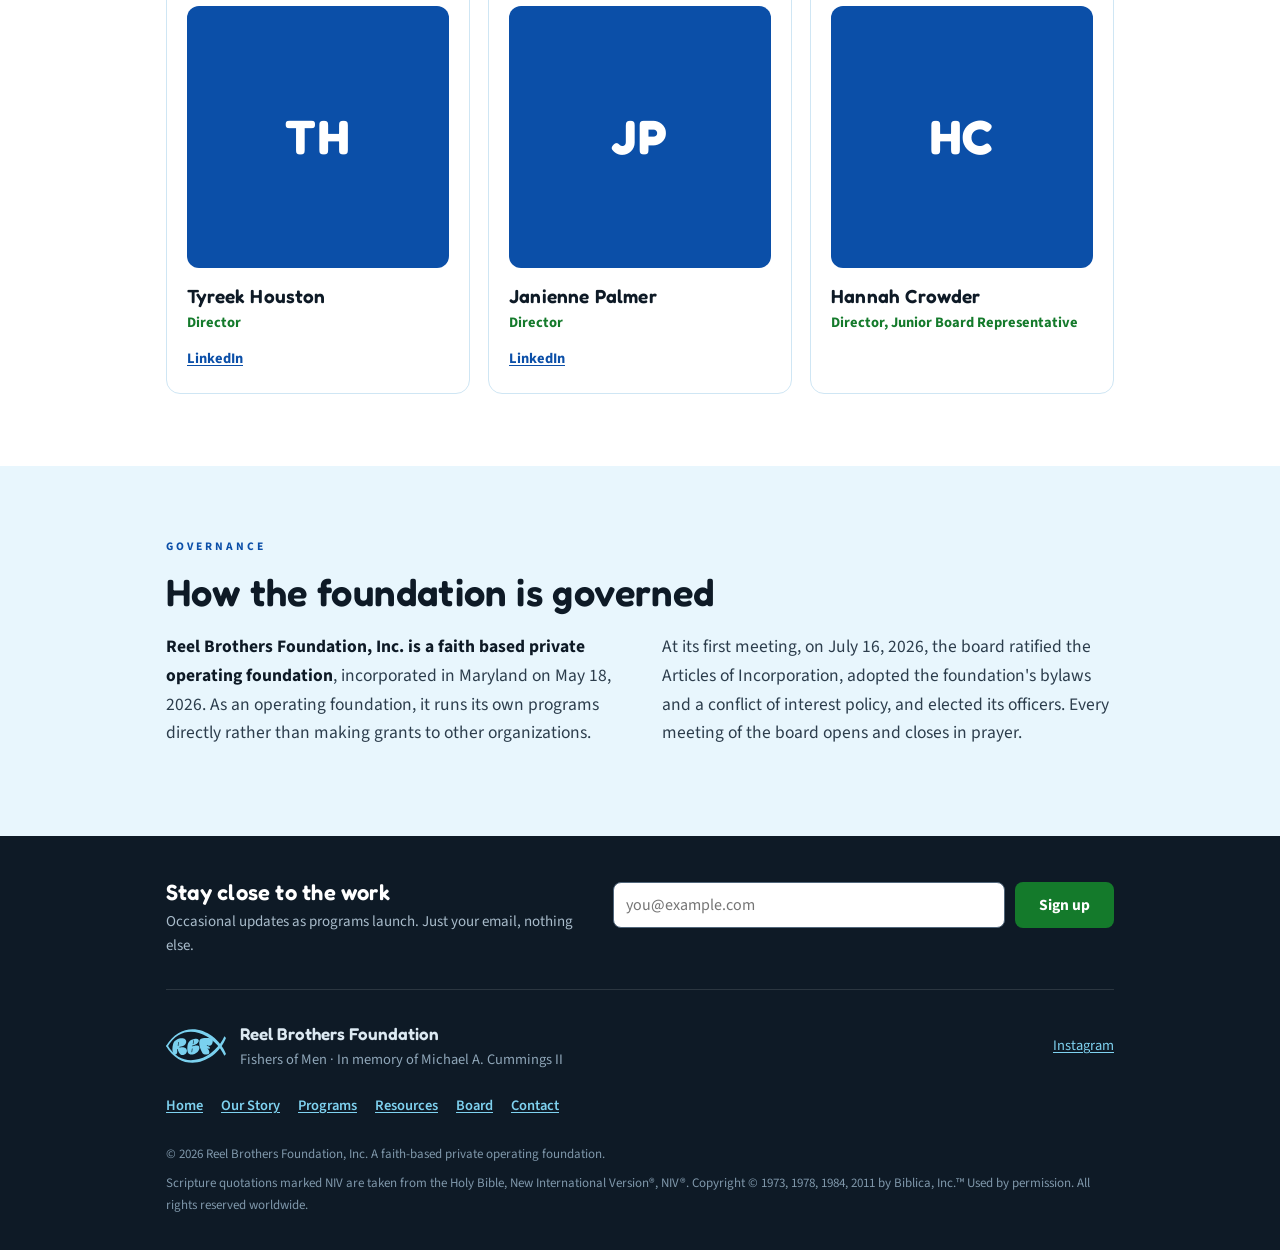
==== commit 5d67e1a2: "Describe RBF as a private operating foundation and widen Board page text Footer on all five pages an" ====
--- a/board.html
+++ b/board.html
@@ -32,7 +32,7 @@
 <link rel="preconnect" href="https://fonts.googleapis.com">
 <link rel="preconnect" href="https://fonts.gstatic.com" crossorigin>
 <link rel="stylesheet" href="https://fonts.googleapis.com/css2?family=Fredoka:wght@600;700&family=Lora:ital,wght@1,400;1,500&family=Source+Sans+3:wght@400;600;700&display=swap">
-<link rel="stylesheet" href="css/site.css?v=2026092507">
+<link rel="stylesheet" href="css/site.css?v=2026103001">
 <script>document.documentElement.className += " js";</script>
 <!-- Analytics ID and form endpoint live in js/config.js -->
 <script src="js/config.js?v=2026092507" defer></script>
@@ -70,7 +70,7 @@
     <div>
       <p class="eyebrow">Board</p>
       <h1>The people carrying <em>the work</em></h1>
-      <p>Reel Brothers Foundation is governed by a board of directors with nine seats. The board met for the first time on July 16, 2026, and every meeting opens and closes in prayer.</p>
+      <p class="wide">Reel Brothers Foundation is governed by a board of directors with nine seats. The board met for the first time on July 16, 2026, and every meeting opens and closes in prayer.</p>
     </div>
   </div>
   <svg class="wave" viewBox="0 0 1440 90" preserveAspectRatio="none" aria-hidden="true" focusable="false">
@@ -82,7 +82,7 @@
   <div class="wrap">
     <p class="label">Board of directors</p>
     <h2 id="board-h">Nine seats, one purpose</h2>
-    <p class="body">Reel Brothers was the idea of Michael Anthony Cummings II. His son, Michael A. Cummings III, started the foundation after his passing. These are the directors and officers who serve with him.</p>
+    <p class="body wide">Reel Brothers was the idea of Michael Anthony Cummings II. His son, Michael A. Cummings III, started the foundation after his passing. These are the directors and officers who serve with him.</p>
     <div class="people">
       <article class="person">
         <div class="photo initials" aria-hidden="true">MC</div>
@@ -146,7 +146,7 @@
     <p class="label">Governance</p>
     <h2 id="gov-h">How the foundation is governed</h2>
     <div class="gov-grid">
-      <p class="body"><b>Reel Brothers Foundation, Inc. is a faith based private operating foundation</b>, incorporated in Maryland on May 18, 2026 as a nonprofit corporation. As an operating foundation, it runs its own programs directly rather than making grants to other organizations.</p>
+      <p class="body"><b>Reel Brothers Foundation, Inc. is a faith based private operating foundation</b>, incorporated in Maryland on May 18, 2026. As an operating foundation, it runs its own programs directly rather than making grants to other organizations.</p>
       <p class="body">At its first meeting, on July 16, 2026, the board ratified the Articles of Incorporation, adopted the foundation's bylaws and a conflict of interest policy, and elected its officers. Every meeting of the board opens and closes in prayer.</p>
     </div>
     <!-- TODO(counsel): Add tax status language here only after the IRS determination letter arrives and counsel signs off on the wording.
@@ -193,7 +193,7 @@
       <li><a href="index.html#contact">Contact</a></li>
     </ul>
     <div class="foot-legal">
-      <p>&copy; <span data-year>2026</span> Reel Brothers Foundation, Inc. A Maryland nonprofit corporation.</p>
+      <p>&copy; <span data-year>2026</span> Reel Brothers Foundation, Inc. A faith-based private operating foundation.</p>
       <p>Scripture quotations marked NIV are taken from the Holy Bible, New International Version&reg;, NIV&reg;. Copyright &copy; 1973, 1978, 1984, 2011 by Biblica, Inc.&trade; Used by permission. All rights reserved worldwide.</p>
     </div>
   </div>
--- a/css/site.css
+++ b/css/site.css
@@ -110,6 +110,7 @@
 h2{font-size:clamp(27px,4vw,38px);line-height:1.15;margin-bottom:18px;color:var(--ink);}
 p.body{font-size:17.5px;color:var(--text);margin-bottom:16px;max-width:66ch;}
 p.body b{color:var(--ink);font-weight:700;}
+.page-hero p.wide,p.body.wide{max-width:none;}
 .lede{font-size:18.5px!important;}
 .note{font-size:14.5px;color:var(--slate);margin-top:18px;font-style:italic;}
 h3.sub{display:flex;align-items:center;flex-wrap:wrap;gap:10px 12px;font-size:25px;color:var(--ink);margin:52px 0 12px;}
